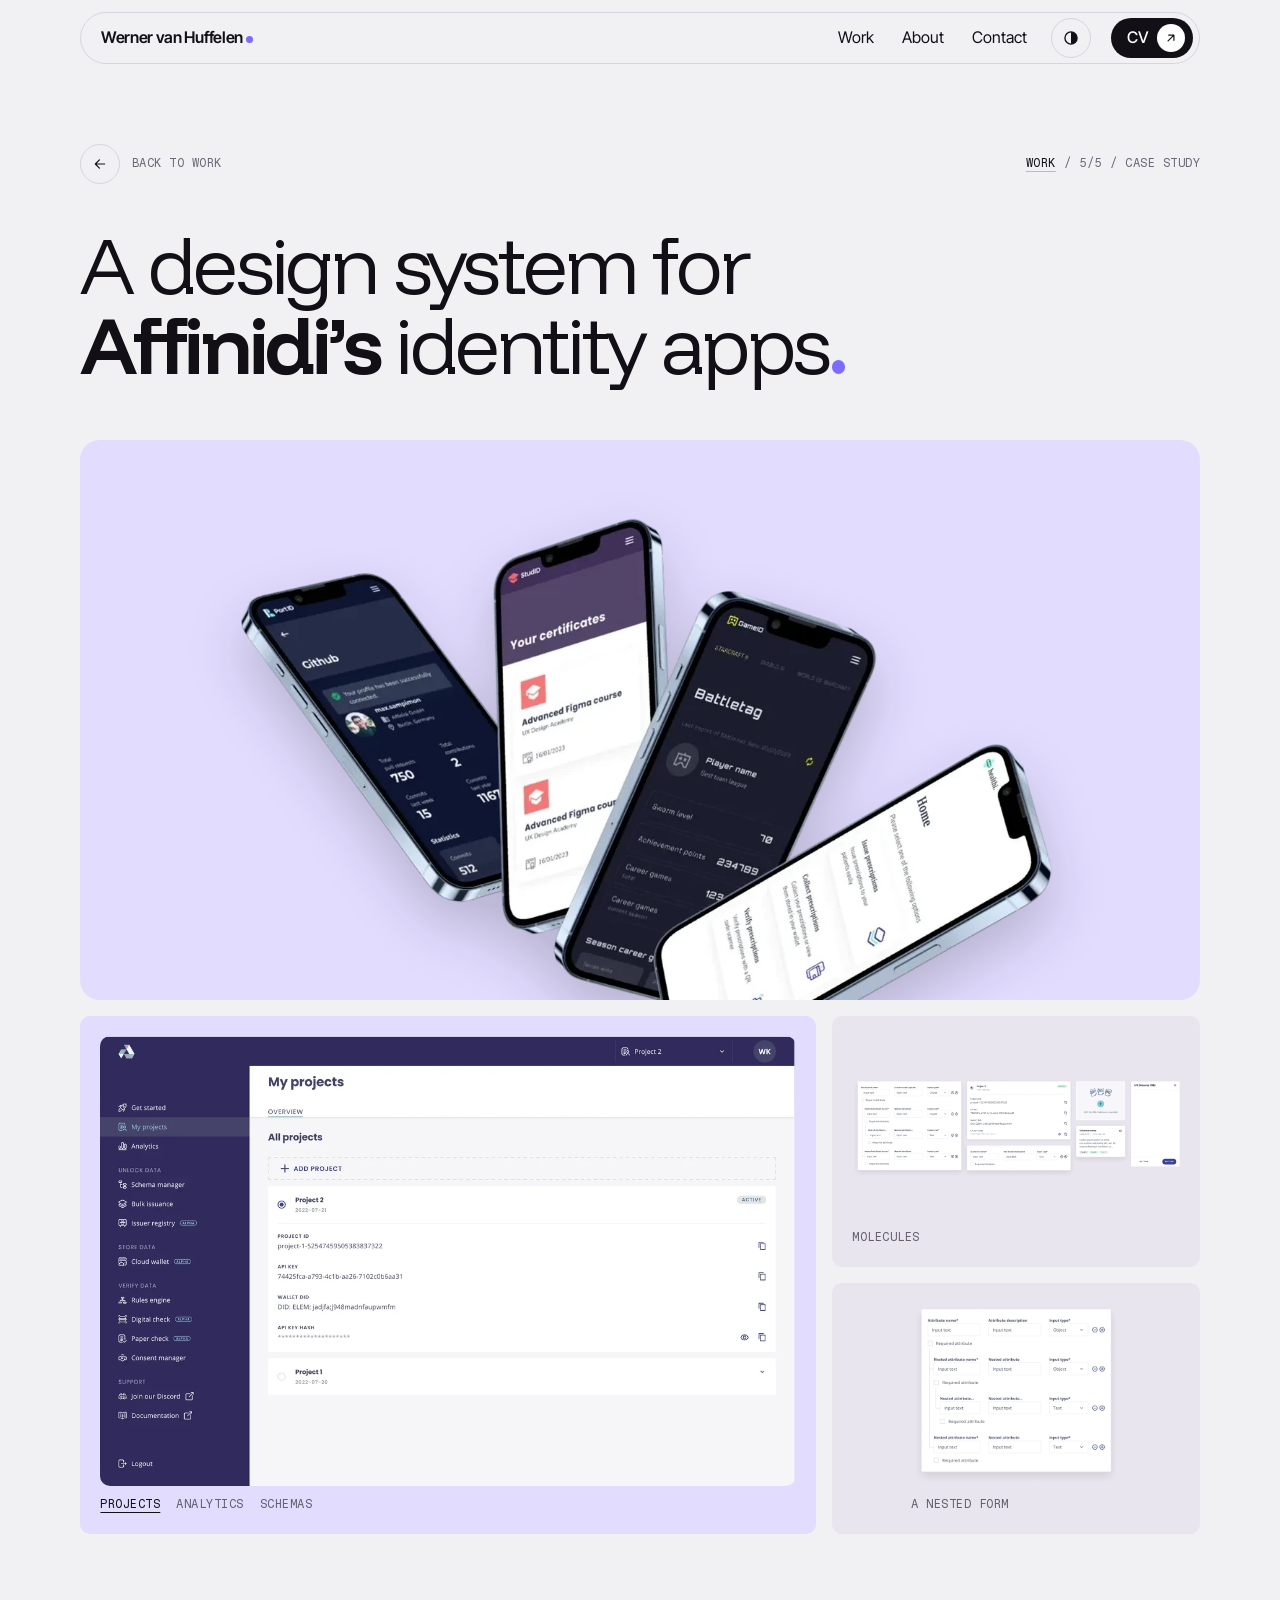
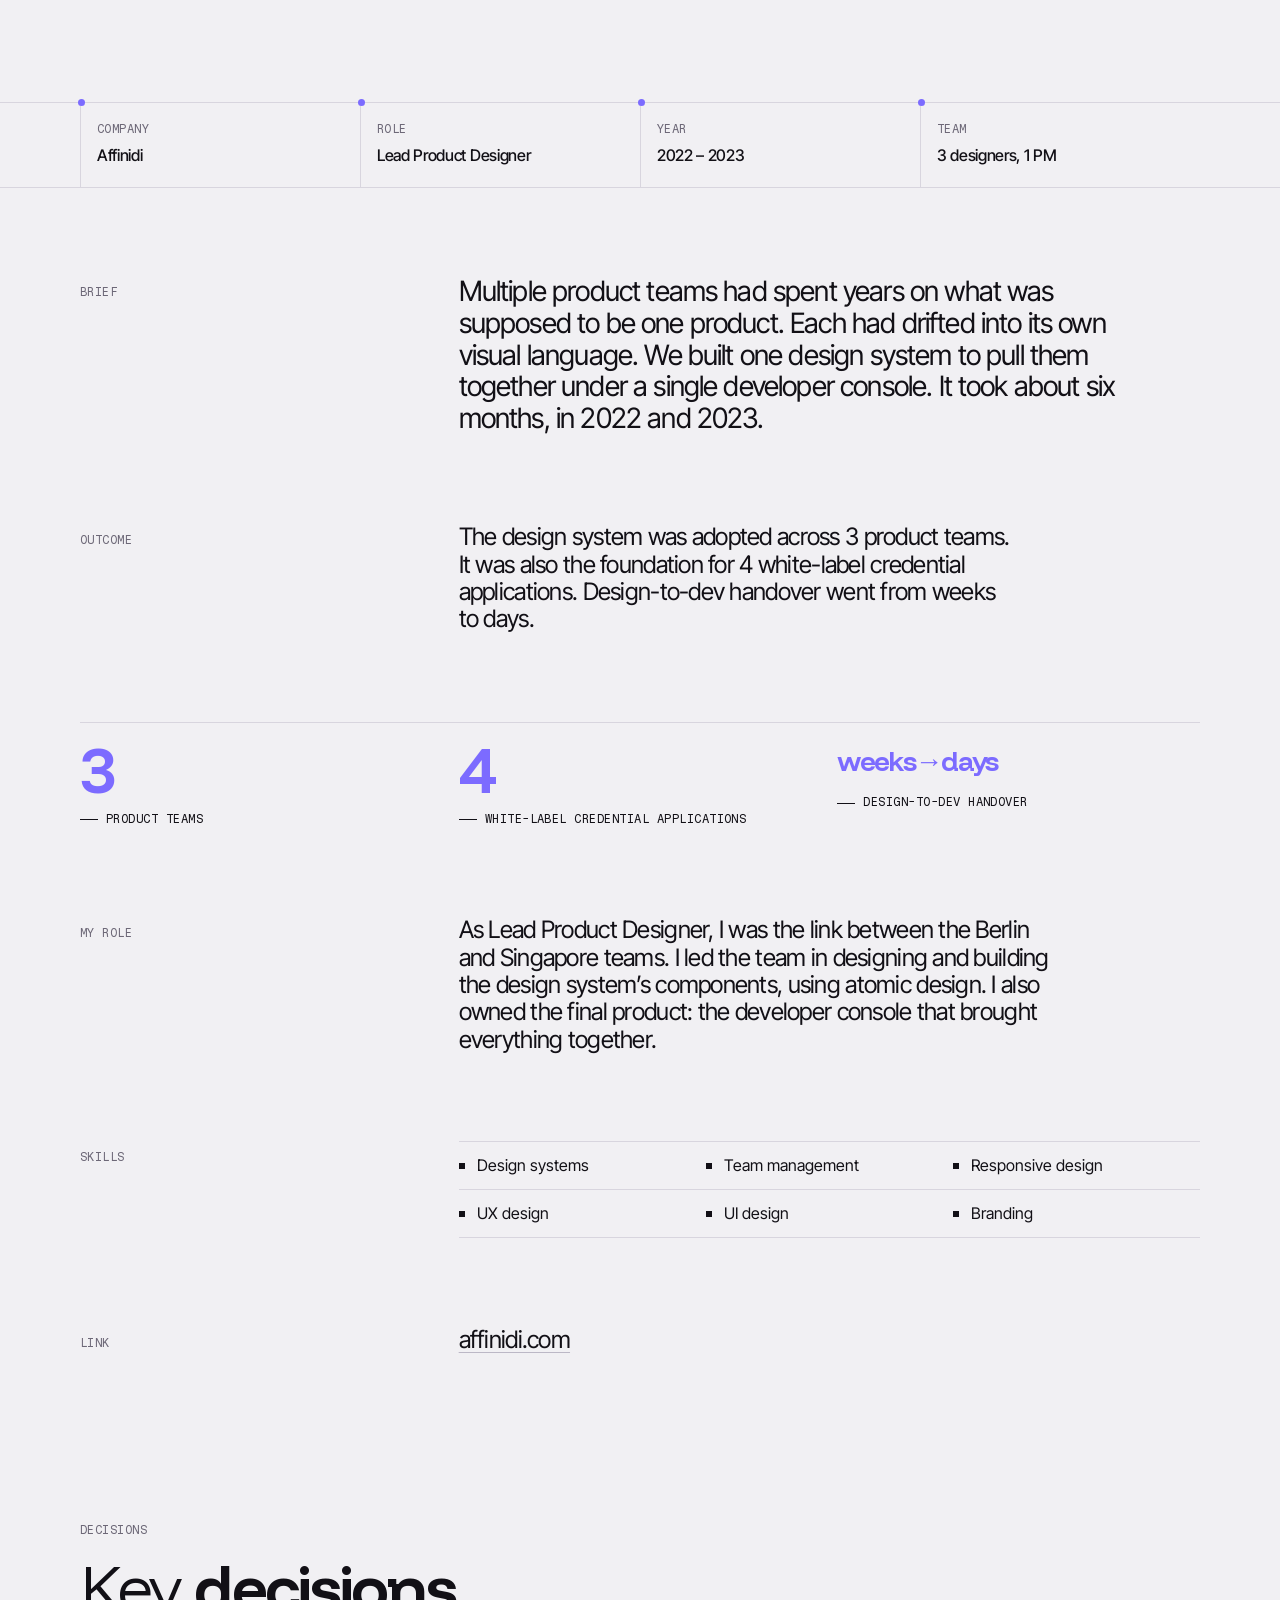
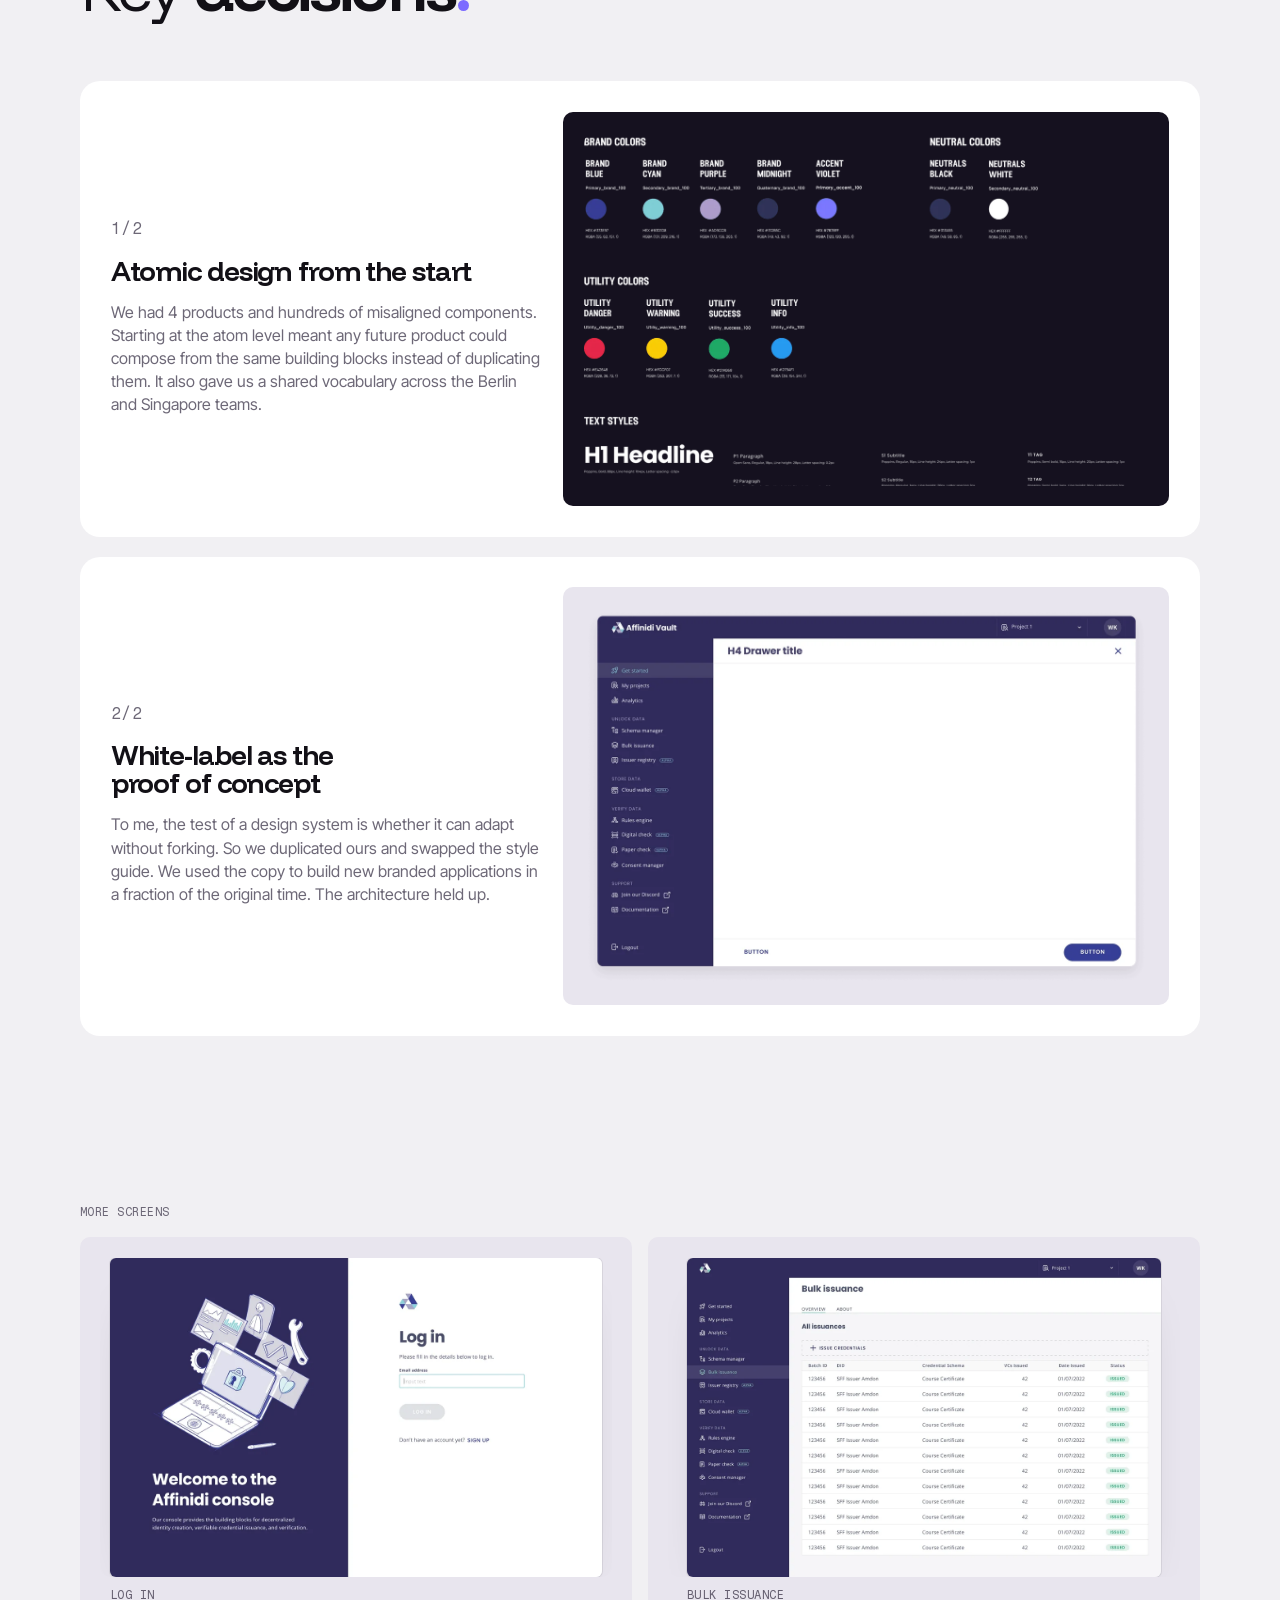
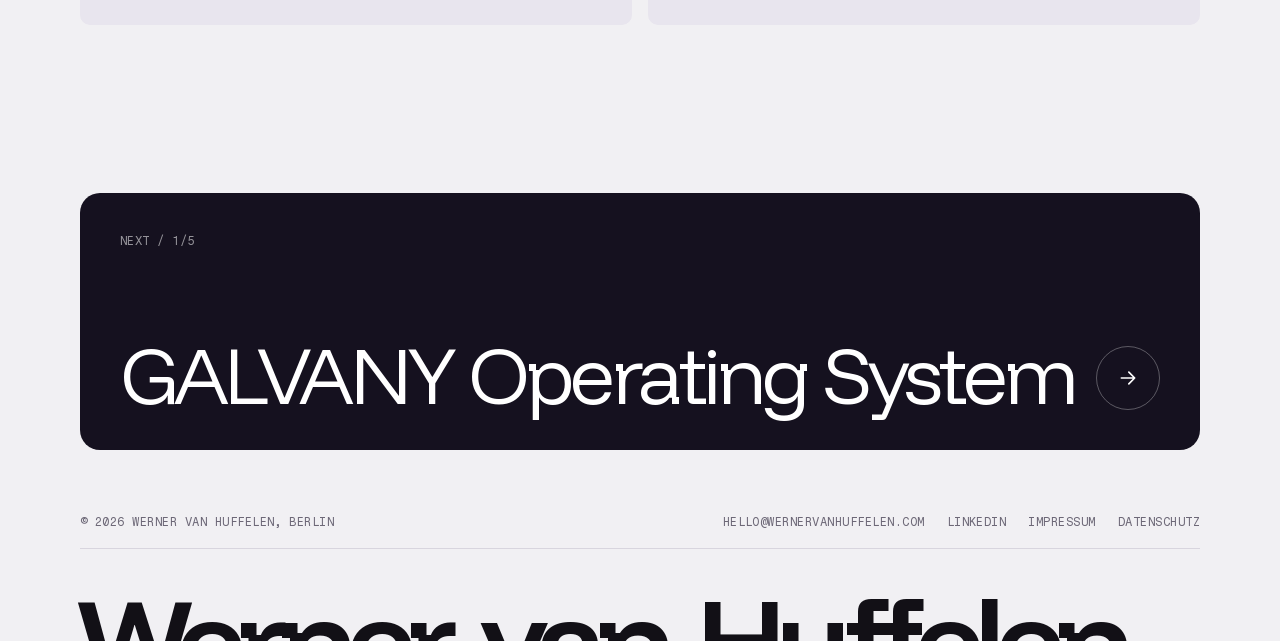
==== affinidi.html @ a4329596 "Type scale, shorter motion, back button and copy updates - One type scale: eight sizes on the 4/8px " ====
<!doctype html>
<html lang="en">
<head>
<meta charset="utf-8">
<meta name="viewport" content="width=device-width, initial-scale=1, viewport-fit=cover">
<title>Affinidi · Werner van Huffelen</title>
<meta name="description" content="A design system for Affinidi’s identity apps.">
<link rel="canonical" href="https://www.wernervanhuffelen.com/affinidi">
<meta property="og:type" content="website"><meta property="og:site_name" content="Werner van Huffelen"><meta property="og:title" content="Affinidi · Werner van Huffelen"><meta property="og:description" content="A design system for Affinidi’s identity apps."><meta property="og:url" content="https://www.wernervanhuffelen.com/affinidi"><meta property="og:image" content="https://www.wernervanhuffelen.com/assets/og/affinidi.jpg"><meta property="og:image:width" content="1200"><meta property="og:image:height" content="630"><meta property="og:image:alt" content="Affinidi: the project’s card, with its title, its skills and a screenshot"><meta name="twitter:card" content="summary_large_image">
<meta name="theme-color" content="#f1f0f3" media="(prefers-color-scheme: light)">
<meta name="theme-color" content="#100e14" media="(prefers-color-scheme: dark)">
<link rel="icon" href="data:image/svg+xml,%3Csvg xmlns='http://www.w3.org/2000/svg' viewBox='0 0 32 32'%3E%3Ccircle cx='16' cy='16' r='13' fill='%237C6BFF'/%3E%3C/svg%3E">
<link rel="preload" href="assets/fonts/funnel-display-latin.woff2" as="font" type="font/woff2" crossorigin>   <!-- the headlines' font, from the site (css/contrast.css; 2026-11-16, was Google Fonts) -->
<link rel="preconnect" href="https://fonts.googleapis.com"><link rel="preconnect" href="https://fonts.gstatic.com" crossorigin>
<link rel="stylesheet" href="https://fonts.googleapis.com/css2?family=Inter+Tight:wght@300..700&display=swap">
<link rel="stylesheet" href="css/contrast.css?v=d120">
<script>(function(r){r.classList.add('js');try{var t=localStorage.getItem('theme');if(t==='dark'||t==='light')r.setAttribute('data-theme',t)}catch(e){}})(document.documentElement)</script>
<script defer src="js/contrast.js?v=d120"></script>
</head>
<body>
<a class="skip" href="#main">Skip to content</a>
<header class="nav">
  <a class="nav-back" href="/#p-affinidi" aria-label="Back to work"><svg viewBox="0 0 24 24" fill="none" stroke="currentColor" stroke-width="2" stroke-linecap="round" stroke-linejoin="round" aria-hidden="true"><path d="M20 12H4M11 5l-7 7 7 7"/></svg></a>
  <a class="brand" href="/">Werner<span class="sur"> van Huffelen</span><i class="stop" aria-hidden="true"></i></a>
  <nav class="links" aria-label="Site"><a href="/#work">Work</a><a href="/#about">About</a><a class="opt" href="/#contact">Contact</a></nav>
  <button class="mode" type="button" aria-label="Dark mode" aria-pressed="false"><svg viewBox="0 0 20 20" aria-hidden="true"><circle cx="10" cy="10" r="6.75" fill="none" stroke="currentColor" stroke-width="1.5"/><path d="M10 3.25a6.75 6.75 0 0 1 0 13.5z" fill="currentColor"/></svg></button>
  <a class="pill" href="cv/Werner-van-Huffelen-CV-web.pdf">CV<span class="arr"><svg viewBox="0 0 24 24" fill="none" stroke="currentColor" stroke-width="2" stroke-linecap="round" stroke-linejoin="round" aria-hidden="true"><path d="M7 17 17 7M8 7h9v9"/></svg></span></a>
</header>
<main id="main">

<section class="chero">
  <div class="ctop" data-in><a class="back" href="/#p-affinidi"><span class="go"><svg viewBox="0 0 24 24" fill="none" stroke="currentColor" stroke-width="2" stroke-linecap="round" stroke-linejoin="round" aria-hidden="true"><path d="M20 12H4M11 5l-7 7 7 7"/></svg></span><span class="mono">Back to work</span></a><p class="crumb mono"><a class="ln" href="/#work">Work</a><span>/</span><span>5/5</span><span>/</span><span>Case study</span></p></div>
  <h1 class="big lead" data-in="rise"><span class="w" style="--i:0"><span>A</span></span> <span class="w" style="--i:1"><span>design</span></span> <span class="w" style="--i:2"><span>system</span></span> <span class="w" style="--i:3"><span>for</span></span> <span class="w b" style="--i:4"><span>Affinidi’s</span></span> <span class="w" style="--i:5"><span>identity</span></span> <span class="w" style="--i:6"><span>apps<span class="sr">.</span><i class="stop" aria-hidden="true"></i></span></span></h1>
  <div class="ccover panel lav" style="--tint:var(--lav)"><figure class="cell"><div class="mat bleed" style="view-transition-name:shot-affinidi;--pos:50% 100%"><div class="frame is-on f-cover"><img src="assets/hero/affinidi.webp" width="1552" height="776" alt="Four iPhones showing Affinidi identity apps" data-full="assets/affinidi.webp" data-bg="var(--lav)" fetchpriority="high" decoding="async"></div></div></figure></div>
  <div class="spread">
    <figure class="shot lav" data-flip><div class="mat" style="--ar:1.546"><div class="frame is-on"><img src="assets/work/live/affinidi/page-projects-1200.webp" srcset="assets/work/live/affinidi/page-projects-1200.webp 1200w, assets/work/live/affinidi/page-projects.webp 1732w" sizes="(min-width: 900px) 64vw, 100vw" width="1732" height="1120" alt="The Affinidi developer console: My projects" data-full="assets/work/live/affinidi/page-projects.webp" loading="lazy" decoding="async"></div><div class="frame"><img src="assets/work/live/affinidi/page-analytics-1200.webp" srcset="assets/work/live/affinidi/page-analytics-1200.webp 1200w, assets/work/live/affinidi/page-analytics.webp 1728w" sizes="(min-width: 900px) 64vw, 100vw" width="1728" height="1120" alt="The Affinidi developer console: Analytics" data-full="assets/work/live/affinidi/page-analytics.webp" loading="lazy" decoding="async"></div><div class="frame"><img src="assets/work/live/affinidi/page-schemas-1200.webp" srcset="assets/work/live/affinidi/page-schemas-1200.webp 1200w, assets/work/live/affinidi/page-schemas.webp 1732w" sizes="(min-width: 900px) 64vw, 100vw" width="1732" height="1132" alt="The Affinidi developer console: Schemas" data-full="assets/work/live/affinidi/page-schemas.webp" loading="lazy" decoding="async"></div></div><figcaption class="cap mono"><button type="button" data-i="0" aria-pressed="true">Projects</button><button type="button" data-i="1" aria-pressed="false">Analytics</button><button type="button" data-i="2" aria-pressed="false">Schemas</button></figcaption></figure>
    <div class="side"><figure class="shot"><div class="mat bare" style="--ar:2.400"><div class="frame is-on"><img src="assets/work/live/affinidi/molecules-1200.webp" srcset="assets/work/live/affinidi/molecules-1200.webp 1200w, assets/work/live/affinidi/molecules.webp 2400w" sizes="(min-width: 900px) 30vw, 50vw" width="2400" height="735" alt="Molecules from the Affinidi design system" data-full="assets/work/live/affinidi/molecules.webp" loading="lazy" decoding="async"></div></div><figcaption class="cap mono"><span>Molecules</span></figcaption></figure><figure class="shot"><div class="mat bare" style="--ar:1.200"><div class="frame is-on"><img src="assets/work/live/affinidi/organism-form-1200.webp" srcset="assets/work/live/affinidi/organism-form-1200.webp 1200w, assets/work/live/affinidi/organism-form.webp 1597w" sizes="(min-width: 900px) 30vw, 50vw" width="1597" height="1394" alt="A nested attribute form" data-full="assets/work/live/affinidi/organism-form.webp" loading="lazy" decoding="async"></div></div><figcaption class="cap mono"><span>A nested form</span></figcaption></figure></div>
  </div>
</section>

<dl class="cells">
  <div><i class="pin" aria-hidden="true"></i><dt class="mono">Company</dt><dd>Affinidi</dd></div><div><i class="pin" aria-hidden="true"></i><dt class="mono">Role</dt><dd>Lead Product Designer</dd></div><div><i class="pin" aria-hidden="true"></i><dt class="mono">Year</dt><dd>2022 – 2023</dd></div><div><i class="pin" aria-hidden="true"></i><dt class="mono">Team</dt><dd>3 designers, 1 PM</dd></div>
</dl>


<section class="told grid brief" style="padding-inline:var(--m)"><h2 class="lab mono">Brief</h2><p data-in>Multiple product teams had spent years on what was supposed to be one product. Each had drifted into its own visual language. We built one design system to pull them together under a single developer console. It took about six months, in 2022 and 2023.</p></section>
<section class="told grid" style="padding-inline:var(--m)"><h2 class="lab mono">Outcome</h2><p data-in>The design system was adopted across 3 product teams. It was also the foundation for 4 white-label credential applications. Design-to-dev handover went from weeks to days.</p></section>
<div class="stats" style="margin-inline:var(--m)"><div class="stat" data-in><b data-count="3">3</b><span class="mono">Product teams</span></div><div class="stat" data-in><b data-count="4">4</b><span class="mono">White-label credential applications</span></div><div class="stat" data-in><b class="sm">weeks→days</b><span class="mono">Design-to-dev handover</span></div></div>
<section class="told grid" style="padding-inline:var(--m)"><h2 class="lab mono">My role</h2><p data-in>As Lead Product Designer, I was the link between the Berlin and Singapore teams. I led the team in designing and building the design system’s components, using atomic design. I also owned the final product: the developer console that brought everything together.</p></section>
<section class="told grid" style="padding-inline:var(--m)"><h2 class="lab mono">Skills</h2><ul class="tags ctags" data-in><li>Design systems</li><li>Team management</li><li>Responsive design</li><li>UX design</li><li>UI design</li><li>Branding</li></ul></section>

<section class="told grid" style="padding-inline:var(--m)"><h2 class="lab mono">Link</h2><p data-in><a class="ln" href="https://www.affinidi.com">affinidi.com</a></p></section>

<section class="sec" aria-label="Decisions">
  <div class="sec-h left"><div class="mono" data-in>Decisions</div><h2 class="big" data-in="rise"><span class="w" style="--i:0"><span>Key</span></span> <span class="w b" style="--i:1"><span>decisions<span class="sr">.</span><i class="stop" aria-hidden="true"></i></span></span></h2></div>
  <div class="decs">
    <article class="dec" data-in>
      <div><p class="mono">1/2</p><h3>Atomic design from the start</h3><p>We had 4 products and hundreds of misaligned components. Starting at the atom level meant any future product could compose from the same building blocks instead of duplicating them. It also gave us a shared vocabulary across the Berlin and Singapore teams.</p></div>
      <figure class="shot night"><div class="mat bare bleed" style=""><div class="frame is-on"><img src="assets/work/live/affinidi/styleguide-1200.webp" srcset="assets/work/live/affinidi/styleguide-1200.webp 1200w, assets/work/live/affinidi/styleguide.webp 1862w" sizes="(min-width: 900px) 52vw, 100vw" width="1862" height="2400" alt="The Affinidi style guide: brand, utility and neutral colours, text styles and icons" data-full="assets/work/live/affinidi/styleguide.webp" loading="lazy" decoding="async"></div></div><figcaption class="cap mono"><span></span></figcaption></figure>
    </article>
    <article class="dec" data-in>
      <div><p class="mono">2/2</p><h3>White-label as the proof of concept</h3><p>To me, the test of a design system is whether it can adapt without forking. So we duplicated ours and swapped the style guide. We used the copy to build new branded applications in a fraction of the original time. The architecture held up.</p></div>
      <figure class="shot"><div class="mat" style="--ar:1.500"><div class="frame is-on"><img src="assets/work/live/affinidi/template-drawer-1200.webp" srcset="assets/work/live/affinidi/template-drawer-1200.webp 1200w, assets/work/live/affinidi/template-drawer.webp 2400w" sizes="(min-width: 900px) 52vw, 100vw" width="2400" height="1600" alt="A page template from the design system: a drawer over the console" data-full="assets/work/live/affinidi/template-drawer.webp" loading="lazy" decoding="async"></div></div><figcaption class="cap mono"><span></span></figcaption></figure>
    </article>
  </div>
</section>

<section class="sec" aria-label="More screens">
  <div class="mono" style="margin-bottom:16px" data-in>More screens</div>
  <div class="gal" data-in>
    <figure class="shot"><div class="mat" style="--ar:1.543"><div class="frame is-on"><img src="assets/work/live/affinidi/page-login-1200.webp" srcset="assets/work/live/affinidi/page-login-1200.webp 1200w, assets/work/live/affinidi/page-login.webp 1728w" sizes="(min-width: 761px) 66vw, 100vw" width="1728" height="1120" alt="The Affinidi developer console: the log in page" data-full="assets/work/live/affinidi/page-login.webp" loading="lazy" decoding="async"></div></div><figcaption class="cap mono"><span>Log in</span></figcaption></figure>
    <figure class="shot"><div class="mat" style="--ar:1.485"><div class="frame is-on"><img src="assets/work/live/affinidi/page-bulk-issuance-1200.webp" srcset="assets/work/live/affinidi/page-bulk-issuance-1200.webp 1200w, assets/work/live/affinidi/page-bulk-issuance.webp 1728w" sizes="(min-width: 761px) 66vw, 100vw" width="1728" height="1164" alt="The Affinidi developer console: bulk issuance" data-full="assets/work/live/affinidi/page-bulk-issuance.webp" loading="lazy" decoding="async"></div></div><figcaption class="cap mono"><span>Bulk issuance</span></figcaption></figure>
  </div>
  
</section>

<a class="nextp" href="/galvany">
  <span class="mono">Next / 1/5</span>
  <span class="row"><span class="big">GALVANY Operating System</span><span class="go"><svg viewBox="0 0 24 24" fill="none" stroke="currentColor" stroke-width="2" stroke-linecap="round" stroke-linejoin="round" aria-hidden="true"><path d="M4 12h16M13 5l7 7-7 7"/></svg></span></span>
</a>

</main>
<footer class="foot">
  <div class="row mono"><span>© 2026 Werner van Huffelen, Berlin</span><span><a href="mailto:hello@wernervanhuffelen.com">hello@wernervanhuffelen.com</a><a href="https://www.linkedin.com/in/werner-van-huffelen-0047a842/">LinkedIn</a><a href="https://www.wernersdesigns.com/impressum">Impressum</a><a href="https://www.wernersdesigns.com/datenschutz">Datenschutz</a></span></div>
  <span class="mark" aria-hidden="true">Werner van Huffelen<i class="stop"></i></span>
</footer>
</body>
</html>
---- css/contrast.css ----
/* ==========================================================================
   Contrast · the second plain edition of Full Stop (concept, 2026-11-14)

   From Werner's references: one tight grotesk in two weights (light against bold), mono capitals for labels,
   big numerals, flat colour grounds behind the images. From loopsii.com: soft grey paper, construction lines,
   a pill nav that shrinks, cards that stack as you scroll, a dark panel with a diagonal headline, wide spacing.
   His own: the copy, the violet, and the full stop, which here also marks every crossing of two lines.
   Headlines in Funnel Display (Google Fonts); text in Saans and labels in Saans Mono since 2026-11-16 (below).
   ========================================================================== */

@font-face{font-family:"Fragment Mono";font-style:normal;font-weight:400;font-display:swap;src:url(../assets/fonts/fragment-mono-latin.woff2) format("woff2")}
/* Funnel Display from the site itself, no longer from Google (2026-11-16, Juno's audit: the Google Fonts stylesheet held
   up the first paint by about .8s on a phone). Google's own variable files, 300 to 800, as the Full Stop site has them;
   the Latin one is preloaded by each page (build.mjs) */
@font-face{font-family:"Funnel Display";font-style:normal;font-weight:300 800;font-display:swap;src:url(../assets/fonts/funnel-display-latin-ext.woff2) format("woff2");unicode-range:U+0100-02BA,U+02BD-02C5,U+02C7-02CC,U+02CE-02D7,U+02DD-02FF,U+0304,U+0308,U+0329,U+1D00-1DBF,U+1E00-1E9F,U+1EF2-1EFF,U+2020,U+20A0-20AB,U+20AD-20C4,U+2113,U+2C60-2C7F,U+A720-A7FF}
@font-face{font-family:"Funnel Display";font-style:normal;font-weight:300 800;font-display:swap;src:url(../assets/fonts/funnel-display-latin.woff2) format("woff2");unicode-range:U+0000-00FF,U+0131,U+0152-0153,U+02BB-02BC,U+02C6,U+02DA,U+02DC,U+0304,U+0308,U+0329,U+2000-206F,U+20AC,U+2122,U+2191,U+2193,U+2212,U+2215,U+FEFF,U+FFFD}

:root{
  --paper:#f1f0f3; --card:#fff; --ink:#121016; --grey:#6d6877; --faint:#bcb8c6; --line:#d8d5de;
  --mat:#e8e5ee; --lav:#e2dcff; --night:#15111f; --stop:#7c6bff;
  --m:16px; --g:12px; --r:20px; --rs:10px; --sec:round(nearest,clamp(96px,13vw,200px),8px);
  --h1:clamp(3.6rem,9.4vw,8.75rem); --h2:round(nearest,clamp(40px,5vw,72px),8px); --h3:var(--fs-card);
  /* the type scale (2026-11-17, Werner, from Juno's brief: "reduce distinct font-size values to 6-8, aligning them to a
     modular scale"): eight roles, each a token, every fluid one rounded to the 4px or 8px grid. At 1440: 12 labels,
     16 controls, 20 text, 24 the hero's sentence, 36 the cards' titles and the timeline's names, 72 the section
     headlines (the About statement among them), 96 the hero, 140 the footer's name; a scale of about 1.15 from 20 */
  --fs-label:12px; --fs-ui:16px; --fs-body:round(nearest,clamp(16px,1.3vw,20px),4px); --fs-lead:round(nearest,clamp(20px,1.25vw + 6px,32px),4px);
  --fs-card:round(down,calc((100vw - 2 * var(--m) - 2 * clamp(20px,2.4vw,36px)) * .10),4px);
  --sans:"Inter Tight","Helvetica Neue",Arial,sans-serif; --display:"Funnel Display","Helvetica Neue",Arial,sans-serif; --mono:"Fragment Mono",ui-monospace,Menlo,monospace;
  --out:cubic-bezier(.16,1,.3,1); --back:cubic-bezier(.34,1.56,.64,1);
  --on-ink:#fff; --sh:18,16,22; color-scheme:light;                         /* --on-ink: what stands on ink (a pill's label); --sh: shadows, as r,g,b */
  --acc:124,107,255; --on-stop:#fff;                                        /* --acc: the accent (--stop) as r,g,b, for its glows, lines and lit squares; --on-stop: what stands on it */
}
/* dark (2026-11-15, Werner: "create a dark mode version"): the same page at night. It follows the system's setting until
   the button in the nav picks one, which the page then keeps (js/contrast.js; the script in the head sets it before the
   first paint). The paper, ink and lines turn over; the violet stays, and its light purple grounds (--lav) turn a deep
   violet. (Later that day the dark page's accent was Volt lime, #b6ff1f, with dark olive grounds, at Werner's request;
   he undid it the same day: "undo the lime yellow accent color on the black". --acc and --on-stop, which carried it,
   stay as the accent's tokens) */
:root[data-theme="dark"]{
  --paper:#100e14; --card:#1a1820; --ink:#f1f0f3; --grey:#9c97a8; --faint:#4a4655; --line:#2d2a35;
  --mat:#221f2a; --lav:#231c40; --night:#09080c; --on-ink:#121016; --sh:0,0,0; color-scheme:dark;
}
@media (prefers-color-scheme:dark){
  :root:not([data-theme="light"]){
    --paper:#100e14; --card:#1a1820; --ink:#f1f0f3; --grey:#9c97a8; --faint:#4a4655; --line:#2d2a35;
    --mat:#221f2a; --lav:#231c40; --night:#09080c; --on-ink:#121016; --sh:0,0,0; color-scheme:dark;
  }
}
@media (min-width:761px){ :root{ --m:20px; --g:16px; } }
@media (min-width:600px){ :root{ --fs-card:round(down,calc((100vw - 2 * var(--m) - 2 * clamp(20px,2.4vw,36px)) * .059),4px); } }
@media (min-width:900px){ :root{ --fs-card:round(down,calc(((100vw - 2 * var(--m)) * 5 / 12 - 2 * clamp(20px,2.4vw,36px)) * .078),4px); } }   /* the cards' text: 5 of 12 columns, less its padding */
/* 2026-11-15 (Werner: "increase the padding on the desktop version to 80px left and right"): the page margin grows from
   20px at 900px wide to 80px at 1200px and stays there, so a laptop narrower than that is not squeezed */
@media (min-width:900px){ :root{ --m:clamp(20px,calc(20px + (100vw - 900px) * .2),80px); } }

*,*::before,*::after{box-sizing:border-box}
html{-webkit-text-size-adjust:100%;text-size-adjust:100%;scroll-padding-top:88px}
body{margin:0;background:var(--paper);color:var(--ink);font:400 1rem/1.45 var(--sans);-webkit-font-smoothing:antialiased;-moz-osx-font-smoothing:grayscale;text-rendering:optimizeLegibility;overflow-x:clip}
h1,h2,h3,p,figure,dl,dd,ul,ol{margin:0;padding:0} h1,h2,h3{font-size:inherit;font-weight:inherit}
ul,ol{list-style:none} img{display:block;max-width:100%} a{color:inherit;text-decoration:none}
button{font:inherit;color:inherit;background:none;border:0;padding:0;cursor:pointer}
:focus-visible{outline:2px solid var(--stop);outline-offset:3px}
::selection{background:var(--stop);color:var(--on-stop)}
.sr{position:absolute;width:1px;height:1px;overflow:hidden;clip-path:inset(50%);white-space:nowrap}
.skip{position:fixed;left:var(--m);top:-100px;z-index:50;display:flex;align-items:center;min-height:44px;padding:0 16px;background:var(--ink);color:var(--on-ink);border-radius:8px}
.skip:focus{top:8px}   /* fixed (2026-11-16, Juno's audit: "not reachable with Tab"): it shows at the top of the screen however far the page is scrolled, 44px tall like a finger's tap */
.mono{font:400 var(--fs-label)/1.45 var(--mono);letter-spacing:.04em;text-transform:uppercase;color:var(--grey)}
.grid{display:grid;grid-template-columns:repeat(12,minmax(0,1fr));column-gap:var(--g)}

/* the full stop; a pin is the same dot where two construction lines cross */
.stop{display:inline-block;width:.17em;height:.17em;margin-left:.04em;border-radius:50%;background:var(--stop)}
.pin{position:absolute;z-index:2;width:7px;height:7px;margin:-3.5px;border-radius:50%;background:var(--stop)}

/* type: light against bold */
.big{font-weight:300;letter-spacing:-.045em;line-height:.94;text-wrap:balance}
.big,.say,.mark,.svc .k,.xp .k,.dec h3,.stat b{font-family:var(--display)}                               /* the headlines' font: Funnel Display since 2026-11-15 (Werner: "make it the default"; then the Skills titles were
   still Inter): every headline, the Skills titles, Experience's company names, the case pages' decisions and big numbers.
   The text stays Inter Tight */
.big .b,.big b{font-weight:640}
.w{display:inline-block;vertical-align:top}   /* a word: its own box (the fits measure lines by it), no longer a mask. It clipped (overflow:hidden) for the word-by-word rise, and cut off what reaches past a word: the last letter under the tight tracking, a deep descender (2026-11-16, Werner: "on certain headers some letters are cut off ... like the s and y"); the rise is gone, so is the clip */
.w>span{display:inline-block}

/* buttons: a pill and its arrow */
.pill{display:inline-flex;align-items:center;gap:8px;height:44px;padding:0 8px 0 16px;border-radius:999px;background:var(--ink);color:var(--on-ink);font-weight:500;font-size:var(--fs-ui);transition:background .2s var(--out),color .2s var(--out)}
.pill .arr{display:grid;place-items:center;width:28px;height:28px;border-radius:50%;background:var(--on-ink);color:var(--ink);transition:transform .2s var(--out)}
.pill svg,.go svg{width:14px;height:14px}
.pill:hover{background:var(--stop);color:var(--on-stop)} .pill:hover .arr{transform:rotate(45deg)}
.go{display:grid;place-items:center;width:44px;height:44px;border-radius:50%;border:1px solid var(--line);transition:background .2s var(--out),color .2s var(--out),border-color .2s var(--out)}
.ln{text-decoration:underline;text-decoration-thickness:1px;text-underline-offset:4px;text-decoration-color:var(--faint)}
.ln:hover{text-decoration-color:currentColor}

/* ── nav: a pill that shrinks once you scroll ───────────────────────────── */
.nav{position:sticky;top:12px;z-index:30;display:flex;align-items:center;gap:20px;height:52px;width:calc(100% - 2 * var(--m));max-width:min(2400px,calc(100% - 2 * var(--m)));margin:12px auto 0;padding:0 6px 0 20px;border:1px solid var(--line);border-radius:999px;background:var(--paper);transition:max-width .35s var(--out),box-shadow .35s}
.nav.is-small{max-width:560px;box-shadow:0 8px 30px -18px rgba(var(--sh),.35)}
.brand{font-weight:600;letter-spacing:-.02em;white-space:nowrap}
.brand .stop{width:.44em;height:.44em;margin-left:.2em}
/* the surname fades out before it goes, and back in when it returns (2026-11-16, motion audit: it dropped out in one
   frame while the pill took .7s to shrink; now one motion, the pill .35s). display waits for the fade (allow-discrete);
   .grown (js) marks a nav that has been small, so the surname fades in on the way back but not on the page's load */
.brand .sur{transition:opacity .15s ease-out,display .15s allow-discrete}
.nav.is-small .sur{display:none;opacity:0}
@starting-style{ .nav.grown .brand .sur{opacity:0} }
.nav .links{display:flex;gap:4px;margin-left:auto}
.nav .links a{padding:8px 12px;border-radius:999px;font-size:var(--fs-ui);transition:background .2s}
.nav .links a:hover{background:var(--mat)}
.nav .pill{height:40px;font-size:var(--fs-ui)}
/* the light and dark button (2026-11-15): a circle half filled, the page's dot turned into a switch */
.mode{display:grid;place-items:center;flex:none;width:40px;height:40px;border-radius:50%;border:1px solid var(--line);transition:background .2s var(--out),border-color .2s var(--out),color .2s var(--out)}
.mode svg{width:18px;height:18px;transition:transform .2s var(--out)}
.mode:hover{background:var(--mat)}
.mode[aria-pressed="true"] svg{transform:rotate(180deg)}
.nav .mode{margin-left:-8px}                                                 /* closer to the links than the nav's gap: it belongs with them */
@media (max-width:760px){ .nav .links a.opt,.brand .sur{display:none} .nav{padding-left:16px;gap:12px} .nav .links a{padding-inline:9px} .nav .mode{margin-left:-4px} }
/* the narrower phones (360px, many Androids; 320px, the small iPhones): with the light and dark button the CV pill ran
   past the screen's edge, 42px at 320 (2026-11-15). Below 375px About goes from the nav (it is one scroll down) and the
   gaps close a little */
@media (max-width:374px){ .nav .links a[href$="#about"]{display:none} .nav{gap:8px} .nav .mode{margin-left:0} }
@media (min-width:375px) and (max-width:399px){ .nav{gap:10px} .nav .links a{padding-inline:6px} }   /* to 399px since the links are 16px (2026-11-17, the type scale): at 390 the CV pill touched the nav's edge */
/* a finger's tap (2026-11-16, Juno's audit: the light and dark button and the CV pill were 40px): on a phone, and on
   any touch screen, the nav's buttons and links are 44px tall in a nav of 56px. On a phone the button sits the 4px it
   grew closer to the links, so the nav still fits at 320 and 375 */
@media (max-width:760px), (pointer:coarse){ .nav{height:56px} .nav .pill,.nav .mode{height:44px} .nav .mode{width:44px} .nav .nav-back{width:56px;height:56px} .nav .links a{display:inline-flex;align-items:center;min-height:44px} }
@media (max-width:760px){ .nav .mode{margin-left:-8px} }
@media (max-width:374px){ .nav .mode{margin-left:-4px} }   /* 375 to 389px (2026-11-16, Werner: "fix the nav overflow at 375px"): Work and About still fit, a little closer together; the nav ran 10px wider than its pill in Saans (4px in Inter Tight) */
/* the switch itself (js/contrast.js): the hero's wave. The new colours arrive square by square on the hero's grid,
   from the button outwards, and a band of lit squares runs with the front and fades behind it (.tw, a canvas over the
   page that the transition shows live). Nothing else moves on its own during it (the covers' names belong to the
   page changes) */
html.theming :not(.tw){view-transition-name:none !important}
html.theming::view-transition-old(root),html.theming::view-transition-new(root){animation:none;mix-blend-mode:normal}
.tw{position:fixed;left:0;top:0;z-index:100;pointer-events:none;view-transition-name:theme-wave}
::view-transition-group(theme-wave),::view-transition-new(theme-wave){animation:none}

/* ── hero ───────────────────────────────────────────────────────────────── */
.hero{padding:clamp(40px,6.4vw,96px) var(--m) 0}
.hero-top{row-gap:20px;align-items:end}
.hero-top>*{grid-column:1 / -1}
.hero h1{font-size:var(--h1);line-height:.88;letter-spacing:-.055em}
.lede{font-size:var(--fs-body);line-height:1.28;letter-spacing:-.015em;max-width:21em;text-wrap:pretty}
@media (min-width:900px){
  .hero-top>h1{grid-column:1 / span 8}
  .hero-top>.lede{grid-column:9 / span 4;padding-bottom:.7em}
}
/* the stage: two rules, two verticals, a dot at each crossing, six projects between them */
.stage{position:relative;--in:clamp(0px,6.2vw,96px);margin:clamp(44px,5.4vw,84px) calc(-1 * var(--m)) 0;padding:0 var(--in);border-block:1px solid var(--line)}
.stage::before,.stage::after{content:"";position:absolute;top:-36px;bottom:-36px;width:1px;background:var(--line)}
.stage::before{left:var(--in)} .stage::after{right:var(--in)}
.stage .pin:nth-of-type(1){left:var(--in);top:0} .stage .pin:nth-of-type(2){right:var(--in);top:0;margin-right:-3.5px}
.stage .pin:nth-of-type(3){left:var(--in);bottom:0;margin-bottom:-3.5px} .stage .pin:nth-of-type(4){right:var(--in);bottom:0;margin:0 -3.5px -3.5px 0}
.stage .note{position:absolute;top:-24px} .stage .note.l{left:calc(var(--in) + 12px)} .stage .note.r{right:calc(var(--in) + 12px)}
.mosaic{display:grid;grid-template-columns:repeat(3,1fr)}
.tile{position:relative;display:block;aspect-ratio:4 / 5;overflow:hidden;background:var(--mat)}
.tile.night{background:var(--night)}
.tile img{width:100%;height:100%;object-fit:cover;object-position:var(--pos,50% 50%);transition:transform .4s var(--out)}
.tile.fit img{object-fit:contain;padding:14% 12% 0;object-position:50% 0}
.tile:hover img{transform:scale(1.06)}
.tile .tag{position:absolute;left:8px;bottom:8px;padding:4px 8px;border-radius:999px;background:var(--paper);color:var(--ink);transform:translateY(140%);transition:transform .2s var(--out)}
.tile:hover .tag,.tile:focus-visible .tag{transform:none}
@media (hover:none){ .tile .tag{transform:none} }
@media (max-width:760px){ .tile .nm{display:none} }      /* on a phone the number is enough */
@media (min-width:761px){ .mosaic{grid-template-columns:repeat(6,1fr)} }

/* ── section headings ───────────────────────────────────────────────────── */
.sec{padding:var(--sec) var(--m) 0}
.sec-h{display:grid;justify-items:center;gap:18px;text-align:center;margin-bottom:clamp(40px,5vw,80px)}
.sec-h .big{font-size:var(--h2)}
/* 2026-11-15 (Werner): on the homepage, Selected work and Experience start at the left edge, like the rest of the page */
.sec-h.left{justify-items:start;text-align:left}

/* ── work: six cards that stack as you scroll ───────────────────────────── */
/* the stack: a card sticks under the nav, each a step lower than the one before, and the next one slides over it
   (js steps a covered card back a little: --c). 2026-11-14 (Werner): at every width, not only on a wide screen. A
   card taller than the window (a phone) sticks later, once its foot has come into view: --h is its height, set by
   js; without it the first value always wins */
/* the gap between two cards is a pause (2026-11-16, Werner, from a friend and Bakken & Bæck: the cards overlap quite
   fast, "add a bit of delay on the overlapping card so it feels less busy"). With a 20px gap the next card began to
   cover a card the moment it stuck; now a card stays whole for about a third of the window's height of scrolling
   before the next one slides over it (120px at least, 360px at most) */
.stack{display:grid;gap:clamp(120px,30vh,360px);gap:clamp(120px,30svh,360px);--top:76px;--step:8px}
.card{position:sticky;top:min(calc(var(--top) + var(--i) * var(--step)),calc(100svh - var(--h,0px) - 12px));display:grid;background:var(--card);border-radius:var(--r);overflow:hidden;transform-origin:50% 0;transform:scale(calc(1 - var(--c,0) * .045));will-change:transform}
.card .txt{display:flex;flex-direction:column;gap:22px;padding:clamp(20px,2.4vw,36px)}
.card .top{display:flex;justify-content:space-between;gap:16px}
.card .top .n{color:var(--ink)}
.card h3{font-size:var(--h3);font-weight:640;letter-spacing:-.04em;line-height:1}
/* 2026-11-15 (Werner): a card's name and line are now its case page's headline (bold part, light part, the violet
   full stop), at the size the name had */
.card .txt{container-type:inline-size}
.card h3.big{font-weight:300;letter-spacing:-.04em;line-height:1.04;max-width:none;text-wrap:wrap;font-size:var(--fs-card)}
/* (2026-11-16, Werner: "make sure the titles on the project cards are the same size on all breakpoints, make sure they
   fill the fullwidth of the card") one size for all five cards, a share of the card's text width (cqi: .txt is the
   container), so they match each other at every width and wrap across the whole of it: 7.8% beside the picture (36px
   at 1440, 52 at 1920, 72 at 2560), 10% on a phone, 5.9% on a tablet, where the card is stacked and its text wide. With
   the size a share of the width, the line breaks are the same at every width of a layout; these shares are where all
   five titles' longest lines reach 84 to 97% of the width (simulated over 5 to 13%), with room for a browser's own
   rounding before a word drops to the next line.
   Until then each title was fitted to its own lines by js/contrast.js, so the five came out at five sizes */
/* before: clamp(1.75rem,2.8vw,4rem), which kept growing past 1440px wide, to 64px (2026-11-16, Werner: "the title on the project cards should be larger on the larger breakpoints"); it stopped at 40px. Then the whole width of the card's text (js/contrast.js fits the size so its lines fill it; it was held to 16em) */
.card h3 a::after{content:"";position:absolute;inset:0;z-index:1}
.card .line{font-size:var(--fs-body);line-height:1.3;letter-spacing:-.015em;color:var(--grey);max-width:24em;text-wrap:pretty}
.card .hd{margin-top:auto}                                               /* 2026-11-14 (Werner): name and line sit right above the list, not under the counter */
.tags li{display:flex;align-items:center;gap:12px;padding-block:12px;border-top:1px solid var(--line);font-size:var(--fs-ui)}
.tags li::before{content:"";width:6px;height:6px;background:var(--ink)}
/* a card's tags: the skills the case used, from the CV's list and the Skills section's. Down one list; where the card's text
   column is wide enough (on a phone and in the 900 to 1099px band, where it is not, it stays one list), in two columns of three */
.card .tags{display:grid;gap:0 clamp(16px,2vw,28px)}
@media (max-width:519px){ .card .tags li:nth-child(n+4){display:none} }   /* 2026-11-15 (Werner: the cards too big on a phone): there, a card shows its first three tags; the case page has them all */
@media (min-width:520px) and (max-width:899px),(min-width:1100px){ .card .tags:not(.few){grid-template-columns:minmax(0,1fr) minmax(0,1fr);grid-template-rows:repeat(3,auto);grid-auto-flow:column;column-gap:0} .card .tags:not(.few) li:nth-child(n+4){padding-left:clamp(16px,2vw,28px)} }   /* 2026-11-15 (Werner): the rules run on across the two columns; the space between them is now the second column's own */
.card .foot-row{display:flex;align-items:center;justify-content:space-between}
.card:hover .go{background:var(--stop);border-color:var(--stop);color:var(--on-stop)}
.panel{position:relative;display:flex;flex-direction:column;min-height:300px;padding:clamp(16px,2vw,28px);background:var(--tint,var(--mat))}
.panel.night{background:var(--night);color:#fff}
/* a card's screenshot (build.mjs, cardShot; 2026-11-16, Werner: "keep one screenshot per project, make sure you see the
   entire screen, on hover it should grow from top left so you zoom in", and before that "crisp on any screensize").
   The whole screen in the middle of the panel. On hover it grows by --zs from its own top left corner, running off
   the panel. --w, --h: the file's own pixels; it is never drawn larger than it is sharp, zoomed included: at rest at
   most its pixels over --zs (halved again on a high-density screen), so at --zs it is at most one pixel of the file per
   pixel of the screen. A cut-out (.bare, Bandcamp's two panels) has no frame or shadow of its own */
.cshot{position:absolute;inset:0;overflow:hidden;--pad:clamp(20px,4vw,56px);--zs:1.35;--cap:calc(var(--w) * 1px / 2 / var(--zs));--caph:calc(var(--h) * 1px / 2 / var(--zs))}
@media (max-resolution:1.4dppx){ .cshot{--cap:calc(var(--w) * 1px / var(--zs));--caph:calc(var(--h) * 1px / var(--zs))} }
/* a large screen zooms a screenshot less (2026-11-16, Werner: "on large screens the galvany and climatepartner project card
   hero images zoom in too much"): the picture is already large there, so a third more ran far off the card. The
   screens (not the cut-outs, which grow from their middle) grow by a fifth from 1600px wide, by an eighth from 2200px.
   The caps follow --zs, so a picture is as sharp zoomed as before */
@media (min-width:1600px){ .cshot:not(.bare){--zs:1.2} }
@media (min-width:2200px){ .cshot:not(.bare){--zs:1.12} }
.cshot img{position:absolute;left:50%;top:50%;translate:-50% -50%;width:auto;height:auto;max-width:min(calc(100% - 2 * var(--pad)),var(--cap));max-height:min(calc(100% - 2 * var(--pad)),var(--caph));border-radius:10px;box-shadow:0 0 0 1px rgba(var(--sh),.08),0 30px 60px -30px rgba(var(--sh),.4);transform-origin:0 50%}
.cshot.bare img{border-radius:0;box-shadow:none;transform-origin:50% 50%}   /* Bandcamp's two panels grow from their middle; a screen grows from its left edge, staying centred (Werner, 2026-11-16) */
@media (max-width:899px){ .cshot img{transform-origin:50% 50%} }   /* where the picture sits above the text, every picture grows from its middle (2026-11-16, Werner: "on breakpoints where the image on the project cards sits above the text, ... grow from the center instead of top left") */
/* the Bandcamp card's reel (2026-11-16, Werner: "add this product reel on the bandcamp player project card instead of
   the image"): the video lies on its still, in the same box (the still's sizing, in the .cshot's own units), and shows
   once it plays; it comes in and zooms with the still, from the same point (js/contrast.js loads and plays it) */
.cshot.reel{container-type:size}
.cshot video{position:absolute;left:50%;top:50%;translate:-50% -50%;z-index:3;width:min(calc(100cqw - 2 * var(--pad)),var(--cap),calc((100cqh - 2 * var(--pad)) * var(--w) / var(--h)));height:auto;aspect-ratio:var(--w) / var(--h);border-radius:10px;object-fit:cover;pointer-events:none;opacity:0;transform-origin:0 50%;transition:opacity .4s var(--out),transform .4s var(--out)}
.cshot video.is-on{opacity:1}
@media (max-width:899px){ .cshot video{transform-origin:50% 50%} }
/* and the reel fills its panel, edge to edge on black (2026-11-16, Werner: "when you zoom in to the player it becomes full
   screen"): where the reel zooms in, the player is the card's whole picture. It covers the panel from its middle, so its
   wide shots of the Bandcamp page (the loop's first and last seconds) lose their sides; on hover it grows a little, as
   it already fills the panel */
.cshot.fill{background:#000;--zs:1.06}
/* a reel on its own backdrop (2026-11-16, Werner: the GALVANY reel, "remove the background so it only sits on the card"):
   the panel takes the backdrop's colour (--sit, build.mjs), so the backdrop's edges vanish and the app's window sits on
   the card; no shadow of its own, as the window has one. Where the reel zooms in, the screen keeps its rounded corners */
.cshot.sit{background:var(--sit)}
.cshot.sit img,.cshot.sit video{box-shadow:none}
.cshot.fill img,.cshot.fill video{inset:0;margin:0;translate:none;width:100%;height:100%;max-width:none;max-height:none;aspect-ratio:auto;object-fit:cover;border-radius:0;box-shadow:none;transform-origin:50% 50%}
/* only the picture takes the pointer, above the card's link layer (h3 a::after) */
.cshot{pointer-events:none} .cshot img{z-index:2;pointer-events:auto}
@media (prefers-reduced-motion:no-preference){
  .js .cshot img{transition:opacity .4s var(--out),transform .4s var(--out)}
  .js .cshot:not(.in) img{opacity:0;transform:translateY(24px)} .js .cshot:not(.in) video{transform:translateY(24px)}
  @media (hover:hover) and (pointer:fine){ .cshot.in img:hover,.cshot.in img:hover + video{transform:scale(var(--zs))} }
}
/* 2026-11-14: a card's picture sits on its flat ground. It had the page's grid behind it for a while (Werner, then: "add
   the grid behind the images on the case study cards"), and he took it out again. The tints (.lav, .mat, .night) stay */
.panel .cell{flex:1;display:flex;flex-direction:column;min-height:0}
.panel .mat{flex:1;min-height:220px}
/* 2026-11-15 (Werner): where the card's two halves stack (below 900px) the picture comes first, above the text. Only the
   look changes: the text stays first in the page's order, so a screen reader reads the name before the picture */
@media (max-width:899px){ .card .panel{order:-1} }
@media (min-width:900px){
  .stack{--top:84px;--step:14px}
  .card{grid-template-columns:5fr 7fr;min-height:80vh;min-height:80svh}   /* 80% of the window's height (2026-11-16, Werner: "set the project cards to 80% vh"); it was at most 640px */
}

/* the laptop screens that turn to face you on a card (js/contrast.js, 2026-11-15): each a picture of the screen, laid
   on the laptop's screen and turned to the front on hover; the laptop fades back as it turns (--k: 0 to 1) */
.turn{position:absolute;inset:0;z-index:2;pointer-events:none}
.turn img{position:absolute;left:0;top:0;max-width:none;max-height:none;transform-origin:0 0;opacity:0;border-radius:16px;backface-visibility:hidden;
  box-shadow:0 50px 90px -40px rgba(var(--sh),calc(var(--k,0) * .55))}
.js .mat[data-screens] .frame.f-cover.in img:not(.is-loading){opacity:calc(1 - var(--k,0) * .82)}

/* the lightbox (js/contrast.js, 2026-11-15): a case page's pictures open large on a dark layer */
.mat.zoom{cursor:zoom-in}
/* the enlarge button over each picture (js, 2026-11-17: a real button, where the frame was a div acting as one). Its
   focus ring is drawn on the frame, outside the picture as before; without :has, inside the picture */
.enlarge{position:absolute;inset:0;z-index:4;width:100%;height:100%;padding:0;border:0;background:transparent;cursor:zoom-in}
.enlarge:focus-visible{outline:2px solid var(--stop);outline-offset:-4px}
@supports selector(:has(a)){ .enlarge:focus-visible{outline:none} .mat.zoom:has(.enlarge:focus-visible){outline:2px solid var(--stop);outline-offset:3px} }
html.lb-open{overflow:hidden}
.lb{position:fixed;inset:0;width:100%;max-width:none;height:100%;max-height:none;margin:0;padding:clamp(56px,6vw,80px) clamp(16px,6vw,96px) clamp(20px,3vw,40px);border:0;background:#121016;color:#fff;overflow:hidden}   /* solid: the page behind showed through as clutter */
.lb[open]{display:grid;place-items:center}
.lb::backdrop{background:transparent}
.lb figure{display:grid;justify-items:center;gap:16px;max-width:100%;max-height:100%;min-height:0}
.lb img{display:block;max-width:100%;max-height:calc(100dvh - clamp(56px,6vw,80px) - clamp(20px,3vw,40px) - 40px);width:auto;height:auto;border-radius:8px;cursor:zoom-out}
.lb img.pad{padding:clamp(16px,3vw,48px);border-radius:var(--r)}
.lb figcaption{color:rgba(255,255,255,.62);white-space:pre;text-align:center}
.lb button{position:absolute;display:grid;place-items:center;width:44px;height:44px;border-radius:50%;border:1px solid rgba(255,255,255,.28);color:#fff;background:rgba(18,16,22,.5);cursor:pointer;transition:background .2s var(--out),border-color .2s var(--out)}
.lb button:hover{background:var(--stop);border-color:var(--stop);color:var(--on-stop)}
.lb button svg{width:18px;height:18px}
.lb .lb-x{top:clamp(12px,1.6vw,20px);right:clamp(12px,1.6vw,20px)}
.lb .lb-p,.lb .lb-n{top:50%;margin-top:-22px}
.lb .lb-p{left:clamp(8px,1.6vw,24px)} .lb .lb-n{right:clamp(8px,1.6vw,24px)}
@media (max-width:760px){ .lb .lb-p,.lb .lb-n{top:auto;bottom:16px;margin:0} .lb{padding-bottom:76px} .lb img{max-height:calc(100dvh - 56px - 76px - 40px)} }
@media (prefers-reduced-motion:no-preference){
  .lb[open]{animation:lbfade .3s var(--out)}
  .lb img.lb-in{animation:lbzoom .4s var(--out)}
  @keyframes lbfade{from{opacity:0}}
  @keyframes lbzoom{from{opacity:0;transform:scale(.96)}}
  /* (2026-11-16, motion audit) stepping to the next picture: a short fade from .4, no zoom (with a key, nothing:
     js leaves the class off); closing: the layer fades and the picture settles, quicker and smaller than the opening */
  .lb img.lb-step{animation:lbstep .15s ease-out}
  @keyframes lbstep{from{opacity:.4}}
  .lb.lb-closing{animation:lbout .18s var(--out) forwards}
  .lb.lb-closing img{animation:lbsettle .18s var(--out) forwards}
  @keyframes lbout{to{opacity:0}}
  @keyframes lbsettle{from{transform:none}to{transform:scale(.97)}}
}

/* a screen: whole, at its own proportions; several states step through, the caption names them */
.mat{position:relative;overflow:hidden;border-radius:var(--rs)}
.frame{position:absolute;inset:0;display:flex;align-items:center;justify-content:center;opacity:0;transition:opacity .4s var(--out)}
.frame.is-on{opacity:1}
.frame img{min-width:0;min-height:0;max-width:100%;max-height:100%;width:auto;height:auto;border-radius:6px;box-shadow:0 0 0 1px rgba(var(--sh),.08),0 24px 48px -32px rgba(var(--sh),.28);transition:opacity .3s}
.frame img.is-loading{opacity:0}
.bare .frame img,.bleed .frame img{box-shadow:none;border-radius:0}
.bleed .frame img{width:100%;height:100%;max-width:none;max-height:none;object-fit:cover;object-position:var(--pos,50% 0)}
/* a card's cover (2026-11-14, Werner): the live site's picture of the project, its devices cut out, so the grid shows
   around them. It is all a card shows: no caption, no stepping. It arrives from below, tipped back, and settles
   when the card comes into view (.in, js) */
.frame.f-cover img{border-radius:0;box-shadow:none;filter:drop-shadow(0 26px 28px rgba(var(--sh),.2))}
.panel.night .frame.f-cover img{filter:drop-shadow(0 24px 44px rgba(var(--acc),.3))}
@media (prefers-reduced-motion:no-preference){
  .js .frame.f-cover:not(.in){opacity:0}
  .js .frame.f-cover img{transform:perspective(1400px) translateY(13%) rotateX(16deg) rotateZ(-2.5deg) scale(.88);transition:transform .4s cubic-bezier(.2,.75,.2,1),opacity .3s}   /* a softer curve than --out, which is over in a blink */
  .js .frame.f-cover.is-on.in img{transform:none}
  /* 2026-11-15 (Werner): on the cards without a laptop (Bandcamp, Affinidi), the cover grows a little under the pointer,
     as the laptops' screens turn on the others. A mouse only */
  @media (hover:hover) and (pointer:fine){
    .card:hover .mat:not([data-screens]) .frame.f-cover.is-on.in img{transform:scale(1.1);transition:transform .4s cubic-bezier(.2,.75,.2,1),opacity .3s}
  }
}
.cap{position:relative;z-index:2;display:flex;flex-wrap:wrap;gap:0 16px;min-height:26px;padding-top:10px;color:#655f70}   /* a little darker than --grey (2026-11-16): the captions sit on the tinted panels, where --grey was 4.33:1 (4.08 on lavender); this is 4.65 or more */
:root[data-theme="dark"] .cap{color:var(--grey)}
@media (prefers-color-scheme:dark){ :root:not([data-theme="light"]) .cap{color:var(--grey)} }
.panel.night .cap,.night .cap{color:rgba(255,255,255,.6)}
.cap button{font:inherit;letter-spacing:inherit;text-transform:inherit;color:inherit;padding-block:12px;margin-block:-12px;transition:color .2s}
.cap button:hover{color:var(--ink)} .night .cap button:hover{color:#fff}   /* the screens not shown: the caption's own grey, no longer at .6 (2026-11-16: 2.94:1 in dark); the one shown is ink and underlined */
.cap button[aria-pressed="true"]{color:var(--ink);text-decoration:underline;text-underline-offset:4px;text-decoration-thickness:1px}
.night .cap button[aria-pressed="true"]{color:#fff}
.shot{background:var(--mat);padding:clamp(12px,1.6vw,24px);border-radius:var(--rs)}
.shot.night{background:var(--night)} .shot.lav{background:var(--lav)}
.shot .mat{aspect-ratio:var(--ar,16 / 10)}

/* ── about ────────────────────────────────────────────────────────────────
   2026-11-14 (Werner: alignment and spacing): the label has its own row, and under it the portrait, the statement
   with the bio, and the facts stand in three columns (below). The statement stands right above the bio (Werner,
   later that day: "closer to the text below"). The portrait is square and grows with the text when that is taller. */
.about{row-gap:18px;container-type:inline-size;--c:calc(100cqw / 16)}   /* one grid square: 1/16 of the content width on a phone, 1/32 from 761px, as everywhere on the page; the portrait's grid and the rules beside it are drawn in it (cqw is read where it is used, in the children) */
@media (min-width:761px){ .about{--c:calc(100cqw / 32)} }
.about>*{grid-column:1 / -1}
/* 2026-11-14 (Werner: the portrait as on the CV, his pick there): the cut-out alone, standing on a rule with a soft
   violet light behind it. It was a violet tile. The rule is the one that closes the facts, carried on under him */
.portrait{position:relative;width:min(300px,62vw);border-bottom:1px solid var(--line);overflow:hidden;
  background:radial-gradient(ellipse 50% 44% at 50% 60%,rgba(var(--acc),.32),rgba(var(--acc),0) 100%)}
.portrait::before{content:"";display:block;padding-top:100%}
.portrait img{position:absolute;inset:0;z-index:1;width:100%;height:100%;object-fit:contain;object-position:50% 100%}
/* the grid behind him (Werner, later that day): the page's own squares, counted from the left margin and up from the
   rule he stands on, fading out towards the frame's edges as the hero's grid does. The horizontal lines sit 1px lower
   than the box's padding edge, so that they fall where the 1px rules beside him do (a rule is drawn from its top edge) */
/* (as one repeating gradient, not a square tile repeated, since 2026-11-15: Safari rounds a tile to whole device pixels
   and the lines drifted off the rules beside him; see css/heroes-c.css, the hero's grid. Counted up from the foot) */
.portrait::after{content:"";position:absolute;inset:0;
  background:repeating-linear-gradient(0deg,var(--line) -2px,var(--line) -1px,transparent -1px,transparent calc(var(--c) - 2px)),repeating-linear-gradient(90deg,var(--line) 0 1px,transparent 1px var(--c));
  -webkit-mask-image:radial-gradient(ellipse 72% 64% at 50% 62%,#000 32%,transparent 100%);mask-image:radial-gradient(ellipse 72% 64% at 50% 62%,#000 32%,transparent 100%)}
.about>.say{margin-top:14px}
.say{font-size:var(--h2);line-height:1.02;font-weight:400;letter-spacing:-.04em;text-wrap:balance}   /* below 900px (the desktop rule below sets its own): three balanced lines, set to fill the width (Werner, 2026-11-15: "fill out text") */
@media (max-width:899px){ .about>.portrait{justify-self:center} }
/* (the statement's own sizes at 600 to 899px and on a phone gave way to the section headlines' size, 2026-11-17) */   /* two lines from 600px, filling the width; on a phone it would be hardly bigger than the bio, so there it stays three lines */                          /* and the portrait in the middle of the page */
/* 2026-11-15 (Werner, a screenshot at about 720px: "people's could still fit on the first line to fill out the text more
   on the full width"). Set in Funnel Display the statement had grown a line at both sizes above (four on a phone, three
   from 600px), and balanced lines then filled only about 70% of the width. Now its size is a share of the width it has
   (cqw: the About section's content width), so the lines break the same way at every width and fill it: three lines of
   about 96% on a phone, two from 600px (96% and 89%: "Build something real, put it in people's hands," over "and let
   them show you what to build next."). The shares were measured: 7.75% and 5% are the largest that keep three and two */
[data-fill] .w{color:var(--faint);transition:color .2s}
[data-fill] .w.on{color:var(--ink)}
.bio{margin-top:round(nearest,clamp(8px,1vw,24px),8px);font-size:var(--fs-body);line-height:1.42;text-wrap:pretty}   /* below 900px: the whole width, a size up from the desktop's (the desktop rule below sets its own size and width) */
.facts{margin-top:10px}
.facts>div{display:flex;justify-content:space-between;align-items:baseline;gap:16px;padding-block:10px;border-top:1px solid var(--line)}
.facts>div:last-child{border-bottom:1px solid var(--line)}
.facts dd{font-weight:500;text-align:right}
/* 2026-11-14 (Werner: "30% / 40% / 30% columns with equal spacing between"): from 900px the section is three columns,
   the portrait, the statement over the bio, the facts, in the proportion 3 : 4 : 3 of the width the two equal gaps
   leave (percentages of the whole would leave no room for the gaps). The bio and the facts share a row, which ends
   on the rule the portrait stands on. The statement is set to fit its column and sits at the foot of the row above.
   2026-11-15 (Werner: "all the lines aligned with the grid on the image, the text should even out in terms of
   spacing"): every rule beside the portrait is a whole number of squares above the one it stands on, so each one
   continues a line of the grid behind him. A fact is a square high (two where its label sits above its value), so
   its rules are grid lines; the bio's box is as many squares as its text needs (js/contrast.js sets --n, the number
   of squares), with the text centred in it, so the air above and below it is equal; the statement stands one
   square above the bio's rule.
   2026-11-15 (Werner, a screenshot of the bio and the facts: "this section needs to be aligned"): the facts had been left
   at the foot of the row, a square high each, so their top rule stood lower than the bio's. They now fill the row, as the
   bio's box does: the two top rules and the two foot rules are the same lines. The rules between the facts divide the
   height evenly, so they sit on the grid's lines where the height is a multiple of four squares (or each fact is a
   whole number of them) and in between the lines otherwise. */
@media (min-width:900px){
  .about{--ag:round(nearest,clamp(24px,4vw,64px),8px);grid-template-columns:3fr 4fr 3fr;grid-template-rows:auto 1fr auto;column-gap:var(--ag);row-gap:0}   /* the statement's row is the flexible one: whatever the portrait's square asks for beyond the bio's row goes there, so the bio's row stays whole squares */
  .about>h2{margin-bottom:16px}
  .about>.portrait{grid-column:1;grid-row:2 / span 2;width:auto}
  .about>.say{grid-column:2 / span 2;grid-row:2;align-self:end;margin:0;padding-bottom:var(--c);font-size:var(--h2)}   /* 2026-11-15 (Werner): the statement runs over the bio's column and the facts'; first set large on three lines, then ("change the about headline to 2 lines, and reduce the font size to fill out 2 lines") on two balanced lines, the size at which they fill the two columns (the text is about 33 times the font size wide) */
  .about>.bio{grid-column:2;grid-row:3;margin:0;font-size:var(--fs-body);display:block;min-height:calc(var(--n,5) * var(--c));padding-block:round(nearest,calc(var(--c) * .28),4px);border-block:1px solid var(--line)}
  .about>.facts{grid-column:3;grid-row:3;margin:0;display:grid;grid-auto-rows:minmax(var(--c),1fr)}   /* as tall as the bio's box (the row), so their rules meet at the top as well as at the foot; each fact at least a square. Five since 2026-11-15 (Leading design): on a laptop the bio's box is five squares, so each fact is one */
  .facts>div{align-items:center;padding-block:0}
  /* 2026-11-15 (Werner: "extend the line, remove the gap between these 2 columns"): the bio's box reaches over the gap
     to the facts, its text keeping its own width, so its top and foot rules run on into the facts' as one line each */
  .about>.bio{margin-right:calc(-1 * var(--ag));padding-right:var(--ag)}
  /* 2026-11-15 (Werner: "swap the 2 columns to see how that looks"), a trial: the facts beside the portrait, the bio at
     the right, each column keeping its width (3 : 3 : 4); the bio's box now reaches over the gap to its left */
  .about{grid-template-columns:3fr 3fr 4fr}
  .about>.facts{grid-column:2}
  .about>.bio{grid-column:3;margin-right:0;padding-right:0;margin-left:calc(-1 * var(--ag));padding-left:var(--ag)}
}
/* a narrower facts column (under about 250px: below 1000px): the label above its value, which then has the whole column */
@media (min-width:900px) and (max-width:999px){
  .about>.facts{grid-auto-rows:minmax(calc(var(--c) * 2),1fr)}
  .facts>div{flex-direction:column;justify-content:center;gap:2px;align-items:flex-start}
  .facts dd{text-align:left}
}

/* ── clients: a light purple strip of logos on the grid ───────────────────
   2026-11-14 (Werner: "just a simple strip, keep the rectangle pattern behind it"; it was a tall panel with a
   headline in two corners). The strip is as wide as the hero's timeline, so it is cut into the same 32 squares (16
   on a phone) and its lines continue the hero's; it is a whole number of squares high, so the pattern is never cut
   through a square. The label above it is the old headline's words. Later that day (Werner): light purple, not
   dark, so the logos are ink and the grid's lines violet. */
.strip{container-type:inline-size;border-radius:var(--r);background:var(--lav);overflow:hidden;view-timeline:--logos}   /* the logos' scroll timeline (below): the strip's way across the window. Named here, on the strip, as the strip and the belt clip (overflow:hidden), which makes each a scroller of its own that an unnamed view() inside them would read */
.marq{--c:3.125cqw;position:relative;display:grid;align-items:center;height:calc(var(--c) * 4);
  background:repeating-linear-gradient(180deg,rgba(var(--acc),.24) -1px,rgba(var(--acc),.24) 0px,transparent 0px,transparent calc(var(--c) - 1px)),repeating-linear-gradient(90deg,rgba(var(--acc),.24) -1px,rgba(var(--acc),.24) 0px,transparent 0px,transparent calc(var(--c) - 1px))}   /* one repeating gradient, not a tile (2026-11-15): Safari rounds a tile, see css/heroes-c.css */
@media (max-width:760px){ .marq{--c:6.25cqw} .marq .track{gap:32px} .marq .track img{height:calc(var(--h) * .7px)} }   /* a phone: smaller logos, closer together, so the row passes at about the pace it does on a wide screen (2026-11-16) */
@supports (width:round(nearest,1px,1px)){ .marq{height:round(nearest,170px,var(--c))} }
.belt{overflow:hidden}
/* the logos move with the scroll, not the clock (2026-11-16, motion audit: a 46s loop that ran forever, which only a
   mouse could pause). Then (Werner: "it doesn't show all logos"; they drifted only a third of the window's width) the
   whole row passes: the first logo at the left as the strip comes into view, the last at the right as it leaves,
   once, in alphabetical order, at rest whenever the page is. The row starts and ends one square in from the strip's
   edges; 100cqw is the strip's width, 100% the row's. Where a browser has no scroll timelines, and with reduced
   motion, every logo stands still in rows instead (below).
   Later that day (Werner: "add a bit of delay before scrolling the company bar, right now BASF is already out of view
   and is one of the bigger clients"): the row now waits until the whole strip is in view and a fifth of the way up
   the rest of the screen (contain 20%), and finishes before the strip reaches the top, so the last logo is seen in full
   (contain 85%; it ended as the strip left the screen, Werner: "Wüstenrot is shown a bit too late"). The logos sit a little
   closer on a wide screen (at most 80px apart, was 104), so the shorter stretch doesn't make them faster */
.track{display:flex;align-items:center;gap:clamp(56px,4.5vw,80px);width:max-content;padding-inline:var(--c)}
@supports (animation-timeline:view()){ @media (prefers-reduced-motion:no-preference){ .track{animation:marq linear both;animation-timeline:--logos;animation-range:contain 20% contain 85%} } }
.track img{flex:none;height:calc(var(--h) * 1.15px);width:auto;opacity:.9}   /* the files are ink already (2026-11-15): no filter, which Safari painted blurred in the moving strip */
/* each logo is there twice, ink and white (assets/make-logos.mjs), and the page shows the one for its colours */
.track img.on-dark{display:none}
:root[data-theme="dark"] .track img.on-light{display:none} :root[data-theme="dark"] .track img.on-dark{display:block}
@media (prefers-color-scheme:dark){ :root:not([data-theme="light"]) .track img.on-light{display:none} :root:not([data-theme="light"]) .track img.on-dark{display:block} }
@keyframes marq{to{transform:translateX(min(0px,calc(100cqw - 100%)))}}
/* still: all the logos in rows of cells two squares high, so the strip stays a whole number of squares */
@supports not (animation-timeline:view()){
  .marq{height:auto} .belt{overflow:visible}
  .marq .track{display:grid;grid-template-columns:repeat(auto-fill,minmax(calc(var(--c) * 6),1fr));grid-auto-rows:calc(var(--c) * 2);place-items:center;width:auto;gap:0;padding:var(--c)} .marq .track img{max-height:calc(var(--c) * 1.4);max-width:100%}
}
@media (prefers-reduced-motion:reduce){
  .marq{height:auto} .belt{overflow:visible}
  .marq .track{display:grid;grid-template-columns:repeat(auto-fill,minmax(calc(var(--c) * 6),1fr));grid-auto-rows:calc(var(--c) * 2);place-items:center;width:auto;gap:0;padding:var(--c)} .marq .track img{max-height:calc(var(--c) * 1.4);max-width:100%}
}

/* ── skills: big rows on hairlines; a row opens on a click (the live site's services, one open at a time) ──
   The row nearest the middle of the screen is lit (js); an open row stays lit. Without scripts every row is dark
   and open. */
.svc>li{border-top:1px solid var(--line);transition:color .2s var(--out)}
.svc>li:last-child{border-bottom:1px solid var(--line)}
.js .svc>li{color:var(--grey)}   /* the rows not lit: grey, 4.75:1 on the page (6.76:1 in dark), where --faint was 1.71:1 and three of the four rows were always that faint (2026-11-16, Juno's audit) */
.js .svc>li.is-lit,.js .svc>li:hover,.js .svc>li.is-open,.js .svc>li:focus-within{color:var(--ink)}
.svc .head{display:grid;grid-template-columns:minmax(0,1fr) auto;gap:4px var(--g);align-items:center;width:100%;padding-block:clamp(14px,1.7vw,24px);text-align:left}
.svc .n,.svc .k,.svc .v{grid-column:1}
.svc .k{font-size:var(--h2);font-weight:400;letter-spacing:-.045em;line-height:1}
.svc>li.is-lit .k,.svc>li.is-open .k{font-weight:640}
.svc .n,.svc .v{color:inherit}
.svc .tog{grid-column:2;grid-row:1 / span 3;position:relative;width:44px;height:44px;border-radius:50%;border:1px solid var(--line);color:var(--ink);transition:background .2s var(--out),border-color .2s var(--out),color .2s var(--out),transform .2s var(--out)}
.svc .tog i{position:absolute;left:50%;top:50%;width:14px;height:2px;margin:-1px -7px;border-radius:1px;background:currentColor;transition:transform .2s var(--out)}
.svc .tog i:last-child{transform:rotate(90deg)}
.svc .head:hover .tog,.svc>li.is-open .tog{background:var(--stop);border-color:var(--stop);color:var(--on-stop)}
.svc>li.is-open .tog i:last-child{transform:none}
html:not(.js) .svc .tog{display:none}
.svc .more{display:grid;grid-template-rows:1fr}
.js .svc .more{grid-template-rows:0fr;transition:grid-template-rows .3s var(--out)}   /* .3s (was .6s, 2026-11-16, Werner: "it doesn't expand instantly on hover"); js/contrast.js ignores the pointer as long */
.js .svc>li.is-open .more{grid-template-rows:1fr}
.svc .more>.in{min-height:0;overflow:hidden}
.js .svc .more>.in{visibility:hidden;transition:visibility 0s .3s}
.js .svc>li.is-open .more>.in{visibility:visible;transition-delay:0s}
.svc .body{display:grid;gap:clamp(20px,2.2vw,30px) var(--g);padding-block:6px clamp(26px,3vw,44px);color:var(--ink)}
.svc .txt{display:grid;gap:.8em;font-size:var(--fs-body);line-height:1.42;max-width:33em;text-wrap:pretty}
.svc .txt p+p{color:var(--grey)}
/* 2026-11-14 (Werner): the list in two rows of three (on a phone three rows of two), the text under it. build.mjs
   fills the list up to six, so every row's rule runs the whole width; an empty cell has no square */
.svc .tags{display:grid;grid-template-columns:repeat(2,minmax(0,1fr));margin-top:0;border-bottom:1px solid var(--line)}
.svc .tags li{min-width:0;padding-right:12px}
.svc .tags li:empty::before{content:none}
@media (min-width:900px){
  .svc .head{grid-template-columns:repeat(12,minmax(0,1fr));align-items:baseline}
  .svc .n{grid-column:1 / span 1} .svc .k{grid-column:2 / span 7} .svc .v{grid-column:9 / span 3}
  .svc .tog{grid-column:12;grid-row:1;justify-self:end;align-self:center}
  .svc .body{grid-template-columns:repeat(12,minmax(0,1fr));align-items:start}
  .svc .tags{grid-column:2 / -1;grid-template-columns:repeat(3,minmax(0,1fr))} .svc .txt{grid-column:2 / span 7}
}

/* ── experience: a timeline, where skills are rows ─────────────────────────
   2026-11-14 (Werner: make it look different from skills). The hero's ruler again: a line from edge to edge, a tick
   where each job starts, the violet dot resting on now. On a wide screen it reads left to right, 2015 to now; the
   list itself runs newest first (as a CV does), which is how a phone shows it, down a line at the left. */
/* the CV: under the list, which on a wide screen is under BCG, the first column (2026-11-14, Werner); on a phone it
   lines up with the text beside the line */
/* the header: like Selected work's, the label over a headline, which is the line that sat under the hero's timeline
   until 2026-11-15 (Werner: first at the header's right in small capitals, then "the same size as the selected work
   header") */
.xp-cv{margin-top:30px;padding-left:22px}
@media (min-width:900px){ .xp-cv{margin-top:clamp(26px,2.6vw,36px);padding-left:0} }
.pill.dl:hover .arr{transform:translateY(2px)}                          /* a download: its arrow dips, where the others turn */
.xp{position:relative;display:grid;gap:30px;padding-left:22px}
.xp::after{content:"";position:absolute;left:.5px;top:calc(.5em + .5px);width:13px;height:13px;margin:-6.5px;border-radius:50%;background:var(--stop)}
.xp li{position:relative}
.xp li::before{content:"";position:absolute;left:-22px;top:.5em;width:10px;height:1px;background:var(--ink)}
/* 2026-11-15 (Werner): where the list runs down the page, the dot is centred on the line and on the first tick (now),
   and the line runs on to the CV button, which gets a tick of its own. The line is drawn, not a border (the border
   started above the dot, and the dot sat half a pixel off it): from the dot down to the middle of the button, which is
   the list's 30px gap to it plus half its 44px */
@media (max-width:899px){
  .xp::before{content:"";position:absolute;left:0;top:.5em;bottom:-52px;width:1px;background:var(--stop)}
  .xp-cv{position:relative;display:flex}
  .xp-cv::before{content:"";position:absolute;left:0;top:50%;width:10px;height:1px;background:var(--ink)}
}
.xp .y{color:var(--ink)}
.xp .k{margin-top:8px;font-size:var(--fs-card);font-weight:640;letter-spacing:-.035em;line-height:1.02;text-wrap:balance}
.xp .v{margin-top:8px;color:var(--grey);text-wrap:pretty}
/* 2026-11-14 (Werner): where the list runs down the page and there is the width for it, the role stands beside the
   company, each in its own column, so the roles line up under one another. That starts at 700px, the first width
   at which BCG's long role still fits on one line beside its company (below that it has the whole line to itself,
   under the company). On a wide screen the four columns are too narrow for either: there the role stays below */
@media (min-width:700px) and (max-width:899px){
  .xp li{display:grid;grid-template-columns:minmax(0,14em) minmax(0,1fr);column-gap:20px;align-items:baseline}
  .xp .y{grid-column:1 / -1}
  .xp .v{margin-top:0}
}
@media (min-width:900px){
  .xp{container-type:inline-size;display:flex;flex-direction:row-reverse;gap:var(--g);margin-inline:calc(-1 * var(--m));padding:0 var(--m);border-left:0;border-top:1px solid var(--line)}
  .xp::before{content:"";position:absolute;left:0;top:-1px;width:calc(100% - var(--m));height:1px;background:var(--stop);transform-origin:0 50%}
  .xp::after{left:calc(100% - var(--m));top:-.5px}                     /* on the line's middle: it is drawn at -1px, 1px thick */
  .xp li{flex:1 1 0;min-width:0;padding:26px clamp(0px,1.4vw,24px) 0 0}
  .xp li::before{left:0;top:0;width:1px;height:10px}
}

/* ── contact: the violet panel ──────────────────────────────────────────── */
.cta{--ink:#121016;--on-ink:#fff;--night:#15111f;display:grid;gap:clamp(36px,5vw,72px);margin:var(--sec) var(--m) 0;padding:clamp(22px,3.2vw,48px);border-radius:var(--r);background:var(--stop);color:var(--night)}   /* its own ink: the panel looks the same on the light and the dark page */
.cta .mono{color:var(--night)}   /* the panel's own ink (2026-11-16, Juno's audit): at .7 the label was 3.21:1 on the violet, which is light enough that even the full ink is only 4.77:1 */
.cta .big{font-size:var(--h2);line-height:1.04;max-width:14em}   /* 2026-11-14 (Werner): a little more air between its three lines; it was .94 */
.cta .stop{background:var(--night)}
.cta .row{display:flex;flex-wrap:wrap;align-items:center;gap:14px 24px}
.cta .pill:hover{background:#fff;color:var(--ink)} .cta .pill:hover .arr{background:var(--ink);color:#fff}
.cta .ln{text-decoration-color:rgba(21,17,31,.4)}
/* secondary buttons (2026-11-16, Werner: "make the CV and the other contact links secondary buttons"): the same pill as
   the email's, outlined, its arrow without the circle; under the pointer they fill white, as the email's does */
.cta .row{gap:8px}
.cta .pill.ghost{background:transparent;color:var(--ink);box-shadow:inset 0 0 0 1px rgba(21,17,31,.45);padding:0 16px;transition:background .2s var(--out),box-shadow .2s var(--out)}
.cta .pill.ghost .arr{width:auto;height:auto;background:none;color:inherit}
.cta .pill.ghost:hover{background:#fff;box-shadow:inset 0 0 0 1px #fff}

/* ── footer: the name, cut off by the edge ──────────────────────────────── */
.foot{padding:clamp(40px,5vw,72px) var(--m) 0;overflow:hidden}
.foot .row{position:relative;z-index:1;display:flex;flex-wrap:wrap;justify-content:space-between;gap:6px 22px;padding-bottom:16px;border-bottom:1px solid var(--line)}   /* above the name, which rises into it (2026-11-16, Juno's audit: Impressum's focus ring was hidden behind it) */
.foot .row span{display:flex;flex-wrap:wrap;gap:0 22px}
.foot a:hover{color:var(--ink)}
/* 2026-11-14 (Werner): the whole name, not "Werner" alone. With its full stop and the wider word spaces (the tight
   letter-spacing closes them otherwise) it is 8.26em wide, so this size makes it run from margin to margin at any
   width */
.mark{display:block;font-size:round(down,calc((100vw - 2 * var(--m)) / 9.05),4px);word-spacing:.09em;font-weight:640;letter-spacing:-.075em;line-height:.8;margin:round(nearest,.05em,4px) 0 -.1em -.04em;white-space:nowrap;transform:translateY(calc((1 - var(--f,1)) * 34%))}
.mark .stop{width:.15em;height:.15em}   /* 9.05 (was 8.4 in Inter Tight): Funnel Display runs about 8% wider, and the name stays within the margins (2026-11-15) */

/* ── a case page ────────────────────────────────────────────────────────── */
.chero{padding:clamp(40px,6vw,88px) var(--m) 0}
.crumb{display:flex;gap:8px;margin-bottom:round(nearest,clamp(20px,2.4vw,32px),8px)} .crumb a{color:var(--ink)}
/* 2026-11-15 (Werner): a back button on every case page, at the left of the crumb's row; it goes back to the case's
   own card (js: back in the browser's history when the page was opened from the homepage, so the scroll is kept) */
.ctop{display:flex;justify-content:space-between;align-items:center;gap:16px;margin-bottom:clamp(24px,3vw,48px)}
@supports (width:round(down,1px,1px)){                                     /* the title's surroundings on the 8px grid as well (2026-11-16) */
  .chero{padding-top:round(nearest,clamp(40px,6vw,88px),8px)}
  .ctop{margin-bottom:round(nearest,clamp(24px,3vw,48px),8px)}
}
.ctop .crumb{margin:0}
.back{display:inline-flex;align-items:center;gap:12px;color:var(--ink)}
/* and beside the nav (2026-11-16, Werner: "when scrolling down on the page can you move the back button next to the
   (sticky) menu bar"): a round button left of the pill, as tall as it, once the pill is small and the page's own back
   button has come up to the pill (js: .has-back), lifting out of it. Not on a phone: the nav is as
   wide as the screen there, and it has Work */
.nav-back{position:absolute;right:calc(100% + 9px);top:-1px;display:grid;place-items:center;width:52px;height:52px;border:1px solid var(--line);border-radius:50%;background:var(--paper);color:var(--ink);box-shadow:0 8px 30px -18px rgba(var(--sh),.35);opacity:0;visibility:hidden;transition:transform .35s var(--out),background .2s var(--out),color .2s var(--out),border-color .2s var(--out)}   /* no fade: it goes the instant the page's own button is back below the pill (2026-11-16, Werner: "hide the fixed back button as soon as it passes the menu bar"); fading, it rode the pill's edge across the screen as the pill grew */
.nav-back svg{width:16px;height:16px}
.nav.is-small.has-back .nav-back{opacity:1;visibility:visible}
.nav-back.flip{transition:transform .35s var(--out),background .2s var(--out),color .2s var(--out),border-color .2s var(--out)}   /* lifting out of the page's button (js): shown at once, only its place and size move, with the pill's .35s */
.ctop .back{transition:opacity .2s var(--out)}
.ctop .back.is-docked{opacity:0;visibility:hidden;transition:none}   /* gone the moment the round one takes over; back in a fade */
.nav-back:hover{background:var(--stop);border-color:var(--stop);color:var(--on-stop)}
@media (max-width:760px){ .nav-back{display:none} }
.back .go{width:40px;height:40px}
.back:hover .go{background:var(--stop);border-color:var(--stop);color:var(--on-stop)}
/* (the back buttons' arrows no longer step left on hover: 2026-11-17, Werner: "remove the motion on the arrow icon when you hover on the back button"; the circle still turns violet) */
@media (max-width:520px){ .ctop .crumb{display:none} }                   /* a phone: the button alone; the nav has Work */
/* the cover, under the headline: the card's panel, larger, on its own */
.ccover{min-height:0;margin-top:clamp(40px,4.6vw,72px);border-radius:var(--r);overflow:hidden}
@supports (width:round(down,1px,1px)){ .ccover{margin-top:round(nearest,clamp(40px,4.6vw,72px),8px)} }   /* under the title, on the 8px grid (2026-11-16) */
.ccover .mat{flex:none;aspect-ratio:4 / 3;min-height:0}
.ccover:has(.bleed){padding:0} .ccover .bleed{border-radius:0}                 /* the zoomed crop fills the panel: the devices rise out of its foot (2026-11-15) */
@media (min-width:761px){ .ccover .mat{aspect-ratio:2 / 1} }
.ccover + .spread{margin-top:var(--g)}                                    /* the screens follow at the same gap they keep among themselves (Werner, 2026-11-15) */
.lead{font-size:clamp(2.5rem,6.2vw,5.75rem);line-height:.94;max-width:14.5em}
/* a case page's title: one size for every case at a given width, on the 8px grid (2026-11-16, Werner: "titles should
   be unified across all screens and case studies and use the 8px grid system"). It was fitted to fill the width, so
   each case had its own size (85 to 133px on a 1440px screen), up to 250px on a wide one. Now it grows evenly from
   32px on a phone to 120px (the homepage headline's largest) at 1920px wide, rounded down to a multiple of 8: 48px at
   768, 64 at 1024, 80 at 1280, 88 at 1440. The line height is the size itself, so each line is a whole number of
   8px rows too; the lines are balanced */
.chero .lead{max-width:none;font-size:clamp(32px,5.75vw + 10px,120px);line-height:1;text-wrap:balance}
@supports (width:round(down,1px,1px)){ .chero .lead{font-size:round(down,clamp(32px,5.75vw + 10px,120px),8px)} }
.spread{display:grid;gap:var(--g);margin-top:clamp(36px,4.6vw,72px)}
.spread .side{display:grid;grid-template-columns:repeat(2,minmax(0,1fr));gap:var(--g)}
.spread .side:has(>:only-child){grid-template-columns:minmax(0,1fr)}
.spread .side .mat{aspect-ratio:16 / 10}
@media (min-width:900px){
  .spread{grid-template-columns:8fr 4fr;align-items:stretch}
  .spread .side{grid-template-columns:minmax(0,1fr)}
  .spread .side .shot{display:flex;flex-direction:column}
  .spread .side .mat{aspect-ratio:auto;flex:1;min-height:150px}
}
/* the facts: cells between construction lines */
.cells{position:relative;display:grid;grid-template-columns:repeat(2,minmax(0,1fr));margin:var(--sec) 0 0;padding-inline:var(--m);border-block:1px solid var(--line)}
.cells>div{position:relative;padding:18px 16px 22px 0;display:grid;gap:8px;align-content:start}
.cells>div+div{padding-left:16px;border-left:1px solid var(--line)}
.cells dd{font-size:var(--fs-body);font-weight:500;letter-spacing:-.02em;line-height:1.15}
.cells .pin{left:0;top:0}
/* on a phone, two facts a row. 2026-11-15 (Werner, a screenshot: "fix this broken line"): the rule between the rows ran
   only under the first column and started at the margin, where the rules above and below run to the page's edges. The
   facts now reach the edges themselves (the margin is inside them), so every rule runs edge to edge, and a fact left
   alone on the last row (three facts) takes the whole row */
@media (max-width:760px){
  .cells{padding-inline:0}
  .cells>div:nth-child(odd){padding-left:var(--m);border-left:0}
  .cells>div:nth-child(even){padding-right:var(--m)}
  .cells>div:last-child:nth-child(odd){grid-column:1 / -1}
  .cells>div:nth-child(n+3){border-top:1px solid var(--line)}
  .cells .pin{display:none}
}
@media (min-width:761px){ .cells{grid-template-columns:none;grid-auto-flow:column;grid-auto-columns:minmax(0,1fr)} .cells>div:first-child{padding-left:16px;border-left:1px solid var(--line)} }   /* the first fact gets its rule too, on its pin, like the others (2026-11-16, Werner: "make sure there is also a vertical divider before the company (like role and year)") */   /* one equal column per fact, so they spread over the whole width (2026-11-15, Werner: "spread these evenly on the width of the page, for all these strips, except mobile"); it was four columns, which left a quarter empty where a case has three facts */
.told{row-gap:8px;padding-top:round(nearest,clamp(56px,7vw,112px),8px)}
.told>*{grid-column:1 / -1}
.told p{font-size:var(--fs-lead);line-height:1.14;letter-spacing:-.03em;max-width:25em;text-wrap:pretty}
.told.brief p{font-size:var(--fs-card)}   /* the brief keeps the large size; My role, Process, Built with and the link a step down (2026-11-17, Werner: "on the case study pages reduce the text size on the other paragraph texts other than the brief"): 24px at 1440, 20 on a phone, 32 from about 1900 */
.told p+p{margin-top:.55em}                                               /* a second paragraph (GALVANY's brief, 2026-11-15) */
@media (min-width:600px){ .told>.lab{grid-column:1 / span 4;padding-top:.7em;align-self:start} .told>p,.told>.con,.told>.ctags{grid-column:5 / span 8} }   /* the label beside its text from a tablet up (2026-11-15, Werner: "on the tablet breakpoint the title and body text should be two columns like on the desktop"); it began at 900px */
/* a case page's skills (2026-11-15, Werner: "add the tags on the case study pages"): the card's tags, in two columns (three
   from 900px), the rules running on across them as on the cards */
.ctags{display:grid;grid-template-columns:repeat(2,minmax(0,1fr));border-bottom:1px solid var(--line)}
.ctags li{min-width:0;padding-right:12px;font-size:var(--fs-ui)}
@media (min-width:900px){ .told>.lab{align-self:start} .ctags{grid-template-columns:repeat(3,minmax(0,1fr))} }
.stats{display:grid;grid-template-columns:repeat(auto-fit,minmax(200px,1fr));gap:28px var(--g);margin-top:clamp(56px,7vw,112px);padding-top:18px;border-top:1px solid var(--line)}
.stat b{display:block;font-size:var(--h2);font-weight:640;letter-spacing:-.06em;line-height:.9;color:var(--stop);font-variant-numeric:tabular-nums}
.stat b.sm{font-size:var(--fs-card);line-height:1.46}
.stat span{display:flex;gap:8px;margin-top:12px;color:var(--ink)} .stat span::before{content:"";width:18px;height:1px;background:var(--ink);margin-top:.7em}
.decs{display:grid;gap:20px}
.dec{display:grid;gap:20px;padding:clamp(20px,2.4vw,36px);background:var(--card);border-radius:var(--r)}
.dec h3{font-size:var(--h3);font-weight:640;letter-spacing:-.04em;line-height:1;margin-top:16px;text-wrap:balance}
.dec p{font-size:var(--fs-body);color:var(--grey);max-width:30em;margin-top:16px;text-wrap:pretty}
.dec .shot .cap{display:none}
@media (min-width:900px){ .dec{grid-template-columns:5fr 7fr;align-items:center} }
.gal{display:grid;gap:var(--g)}
@media (min-width:761px){ .gal{grid-template-columns:repeat(12,minmax(0,1fr))} .gal>*{grid-column:span 6} .gal>.tall{grid-column:span 4} .gal>.wide{grid-column:span 8} .gal>.strip{grid-column:span 12} }
.gal .tall .mat{aspect-ratio:4 / 5} .gal .strip .mat{aspect-ratio:32 / 7} .gal .mat{aspect-ratio:16 / 10}
.fine{margin-top:20px;color:var(--grey);font-size:var(--fs-ui);max-width:44em}
/* a case's note under its title (2026-11-16, GALVANY's "work in progress"): the rows' own layout, the label beside the
   text from a tablet up, on its first line; quieter than the brief, read before the screens. Spacing on the 8px grid */
.cwip{row-gap:8px;align-items:baseline;padding-top:clamp(56px,7vw,112px)}   /* between the project's details and the brief since 2026-11-16, at the rows' own spacing */
.cwip>*{grid-column:1 / -1}
.cwip>p:not(.lab){font-size:var(--fs-body);line-height:1.45;color:var(--grey);max-width:40em;text-wrap:pretty}
@media (min-width:600px){ .cwip>.lab{grid-column:1 / span 4} .cwip>p:not(.lab){grid-column:5 / span 8} }
.nextp{position:relative;display:grid;gap:round(nearest,clamp(40px,7vw,120px),8px);margin:var(--sec) var(--m) 0;padding:round(nearest,clamp(22px,3.2vw,48px),8px);border-radius:var(--r);background:var(--night);color:#fff;transition:background .2s var(--out)}
.nextp:hover{background:#1f1a2e}
.nextp .mono{color:rgba(255,255,255,.55)}
.nextp .big{font-size:round(down,min(clamp(32px,5.75vw + 10px,120px),calc((100vw - 2 * var(--m) - 2 * clamp(22px,3.2vw,48px)) / 5.9)),8px);line-height:.9;letter-spacing:-.055em}   /* never wider than the panel: "ClimatePartner", the longest name, is 5.77 em (2026-11-15: at 390px it pushed the page to 454) */
.nextp .row{display:flex;flex-wrap:wrap;justify-content:space-between;align-items:end;gap:20px}
.nextp .row .go{margin-left:auto}                                            /* where the name and the arrow do not fit side by side (a long name on a phone), the arrow takes the next line, still at the right */
.nextp .go{border-color:rgba(255,255,255,.3);width:64px;height:64px} .nextp .go svg{width:20px;height:20px}
.nextp:hover .go{background:var(--stop);border-color:var(--stop);color:var(--on-stop)}

/* spacing (2026-11-17, Juno's brief: "snap spacing values to an 8px (or 4px) base scale"): the pills, tags, labels and
   the timeline's line on 4px steps (16, 12, 8), the fluid gaps rounded to the grid, the cards' pictures centred by
   translate instead of auto margins */
/* ── motion: everything below only runs with scripts on and motion allowed ─ */
/* durations (2026-11-17, Werner, from Juno's brief: "keep micro-interactions at 100-200ms and panel/section transitions
   at 200-400ms ... under 500ms on any interaction path"): hovers, colours and small icons .2s; reveals, pictures,
   panels and the screens' turn .3s to .4s, their delays held to 100ms (so a reveal ends within half a second); the
   timeline's stagger 40ms. Not shortened: the hero's run from Zero to Shipped (5.2s, the story itself, not a response
   to anything) and the grid's idle twinkle */
@media (prefers-reduced-motion:no-preference){
  /* a block comes in whole (2026-11-16, Werner: "make sure all text fades in as a complete paragraph not word for
     word"; and the motion audit: a 28px rise over .9s on every block slowed reading). Headlines no longer rise word by
     word: they fade in like any paragraph, and their full stop lands just after */
  .js [data-in]{opacity:0;transform:translateY(12px);transition:opacity .4s var(--out) calc(min(var(--d,0),100) * 1ms),transform .4s var(--out) calc(min(var(--d,0),100) * 1ms)}
  .js [data-in].in{opacity:1;transform:none}
  /* the hero's sentence comes in with the page's first paint, not once the script has run (2026-11-16, Juno's audit:
     on a phone it is the largest thing on the first screen, and waiting for the script put it at 3.9s). Same rise,
     same delay (--d) */
  .js .lead-in .lede[data-in]{transition:none;animation:lede-in .4s var(--out) calc(min(var(--d,0),100) * 1ms) both}
  @keyframes lede-in{from{opacity:0;transform:translateY(12px)}to{opacity:1;transform:none}}
  .js [data-in="rise"] .stop{transform:scale(0);transition:transform .3s var(--back) calc(min(var(--d,0),100) * 1ms + 100ms)}
  .js [data-in="rise"].in .stop{transform:none}
  /* a wipe: the tile stays put (so it can be watched), its image rises into it */
  .js [data-in="wipe"]{opacity:1;transform:none}
  .js [data-in="wipe"] img{clip-path:inset(100% 0 0 0);transform:scale(1.18);transition:clip-path .4s var(--out) calc(min(var(--d,0),100) * 1ms),transform .4s var(--out) calc(min(var(--d,0),100) * 1ms)}
  .js [data-in="wipe"].in img{clip-path:inset(0);transform:none}
  .js [data-in="wipe"].in:hover img{transform:scale(1.06);transition:transform .4s var(--out)}
  .js .pin{transform:scale(0);transition:transform .3s var(--back) calc(min(var(--d,100),100) * 1ms)}
  .js .in .pin,.js .pin.in{transform:none}
  .js .stage{border-color:transparent;background:linear-gradient(var(--line),var(--line)) top left / var(--lx,0%) 1px no-repeat,linear-gradient(var(--line),var(--line)) bottom right / var(--lx,0%) 1px no-repeat;transition:--lx .4s var(--out)}
  .js .stage.in{--lx:100%}
  /* experience: the line runs out to now, the dot with it, and each job comes in as the line passes its tick */
  .js .xp li{opacity:0;transform:translateY(18px);transition:opacity .35s var(--out) calc(var(--i) * 40ms),transform .35s var(--out) calc(var(--i) * 40ms)}
  .js .xp.in li{opacity:1;transform:none}
  .js .xp::after{transform:scale(0);transition:transform .3s var(--back) .15s}
  .js .xp.in::after{transform:none}
  @media (min-width:900px){
    .js .xp::before{transform:scaleX(0);transition:transform .4s var(--out)}
    .js .xp.in::before{transform:none}
    /* the dot runs out by translate, not left (2026-11-16, motion audit): .xp is a size container here, so 100cqw is
       the line's length between the margins */
    .js .xp::after{left:var(--m);transform:none;transition:translate .4s var(--out)}
    .js .xp.in::after{translate:100cqw}
  }
  /* 2026-11-15 (Werner): where the list runs down the page it comes in from the top: the dot on now first, then the
     line draws down to the CV button, and each job comes in as the line reaches its tick, newest first (--j: its
     place from the top; --i counts from 2015, for the wide timeline that runs left to right) */
  @media (max-width:899px){
    .js .xp li{transition-delay:calc(var(--j) * 260ms + 200ms)}
    .js .xp::after{transition-delay:0s}
    .js .xp::before{transform:scaleY(0);transform-origin:50% 0;transition:transform .4s cubic-bezier(.33,0,.4,1)}
    .js .xp.in::before{transform:none}
  }
  @view-transition{navigation:auto}
}
@property --lx{syntax:"<percentage>";inherits:false;initial-value:0%}
@media (prefers-reduced-motion:reduce){ .track{animation:none} *,*::before,*::after{transition-duration:0s !important} }

/* the font switch's pill (build.mjs, FONT_SWITCH: exploring only, not in the deployed site) */
.fontpill{position:fixed;left:12px;bottom:12px;z-index:60;display:flex;gap:12px;align-items:center;padding:8px 14px;border-radius:999px;background:var(--night);color:rgba(255,255,255,.8)}
.fontpill a{color:#fff;text-decoration:underline;text-underline-offset:3px}
.accpill{left:auto;right:12px}                                            /* the accent switch's pill (build.mjs, ACCENT_SWITCH), at the other corner */
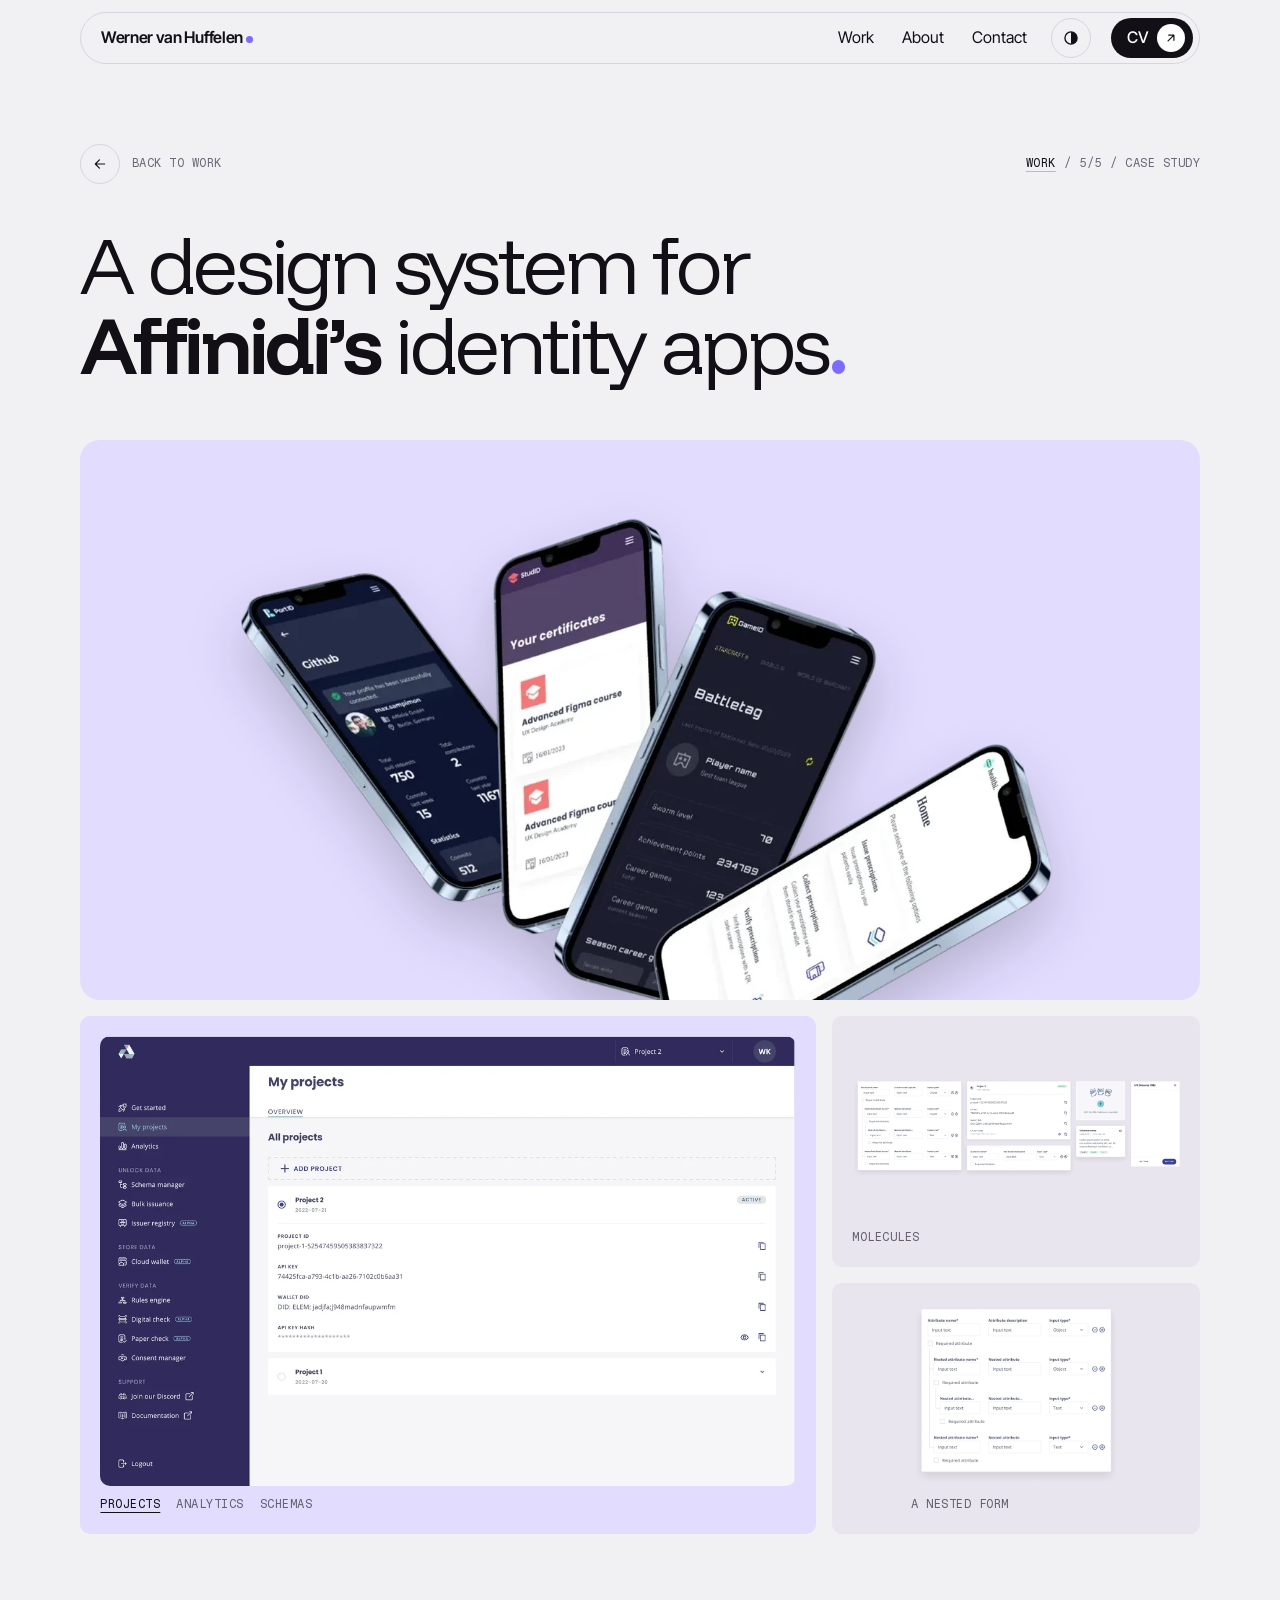
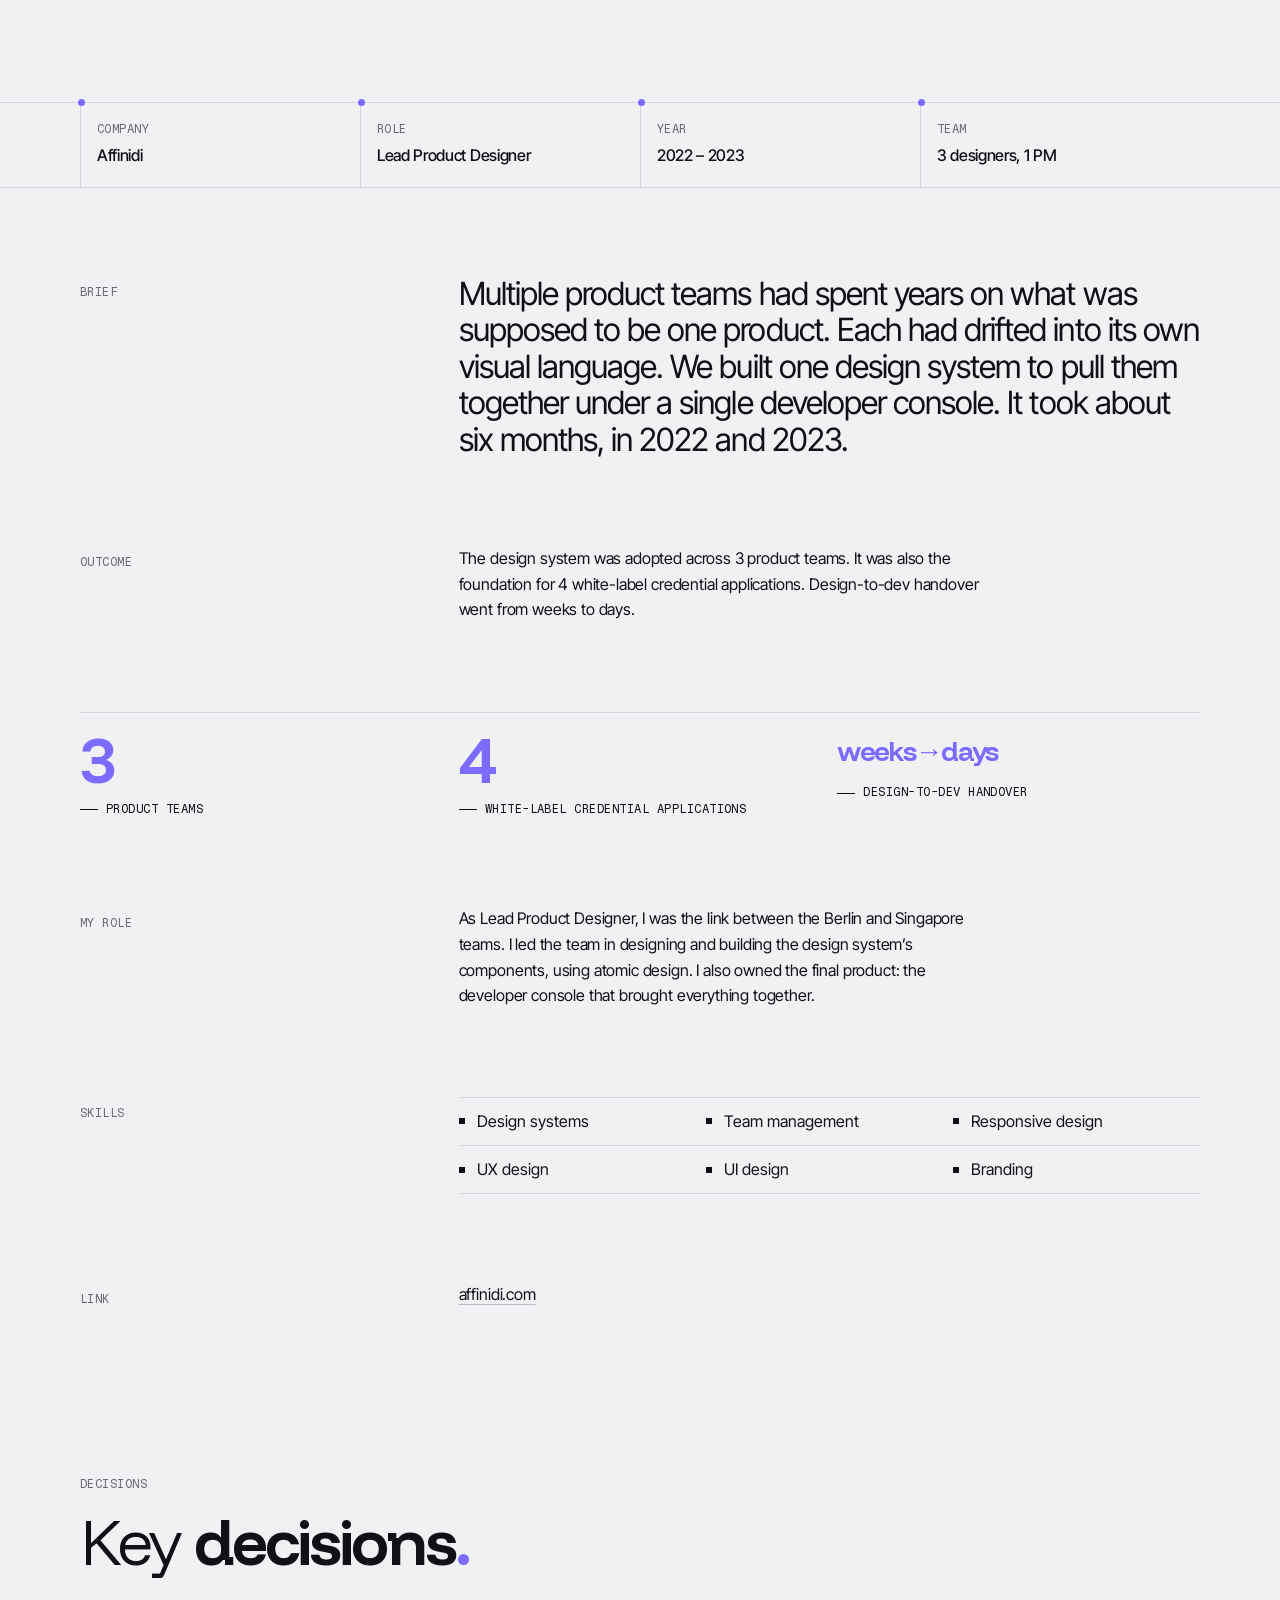
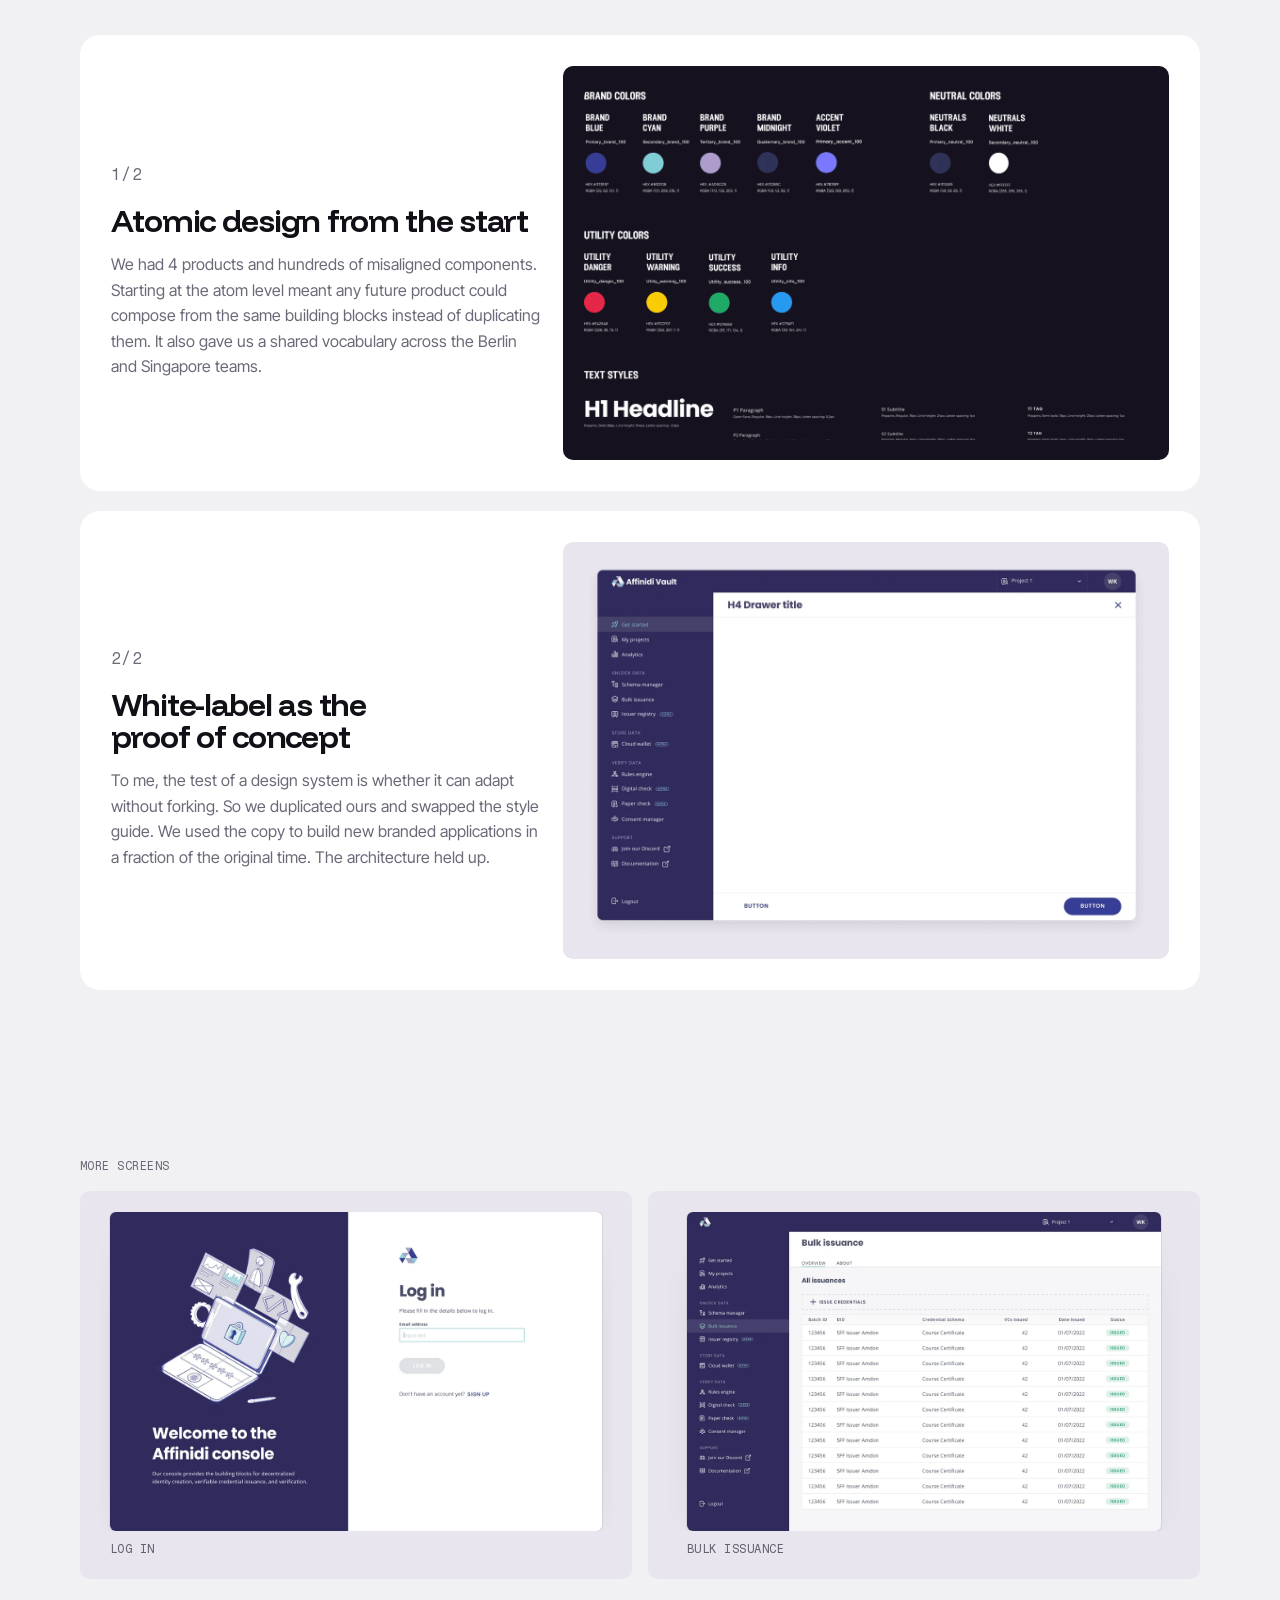
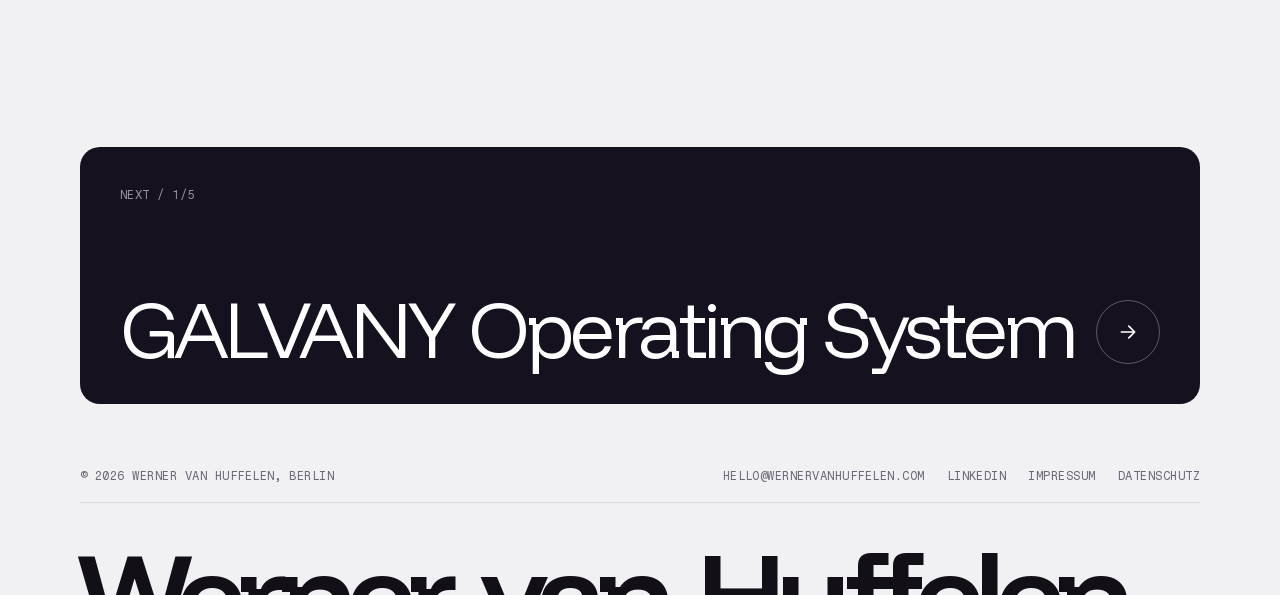
==== commit 90b11c3f: "Bandcamp's Glass Player reel recoloured to dark purple, GALVANY on grey purple, Juno reel v10, Clima" ====
--- a/affinidi.html
+++ b/affinidi.html
@@ -13,9 +13,9 @@
 <link rel="preload" href="assets/fonts/funnel-display-latin.woff2" as="font" type="font/woff2" crossorigin>   <!-- the headlines' font, from the site (css/contrast.css; 2026-11-16, was Google Fonts) -->
 <link rel="preconnect" href="https://fonts.googleapis.com"><link rel="preconnect" href="https://fonts.gstatic.com" crossorigin>
 <link rel="stylesheet" href="https://fonts.googleapis.com/css2?family=Inter+Tight:wght@300..700&display=swap">
-<link rel="stylesheet" href="css/contrast.css?v=d120">
+<link rel="stylesheet" href="css/contrast.css?v=d150">
 <script>(function(r){r.classList.add('js');try{var t=localStorage.getItem('theme');if(t==='dark'||t==='light')r.setAttribute('data-theme',t)}catch(e){}})(document.documentElement)</script>
-<script defer src="js/contrast.js?v=d120"></script>
+<script defer src="js/contrast.js?v=d150"></script>
 </head>
 <body>
 <a class="skip" href="#main">Skip to content</a>
--- a/css/contrast.css
+++ b/css/contrast.css
@@ -24,7 +24,7 @@
      modular scale"): eight roles, each a token, every fluid one rounded to the 4px or 8px grid. At 1440: 12 labels,
      16 controls, 20 text, 24 the hero's sentence, 36 the cards' titles and the timeline's names, 72 the section
      headlines (the About statement among them), 96 the hero, 140 the footer's name; a scale of about 1.15 from 20 */
-  --fs-label:12px; --fs-ui:16px; --fs-body:round(nearest,clamp(16px,1.3vw,20px),4px); --fs-lead:round(nearest,clamp(20px,1.25vw + 6px,32px),4px);
+  --fs-label:12px; --fs-ui:16px; --fs-body:round(nearest,clamp(16px,1.3vw,20px),4px); --fs-lead:round(nearest,clamp(20px,1.25vw + 6px,32px),4px); --fs-brief:round(nearest,clamp(24px,1.5vw + 12px,40px),4px); --lh-body:1.6;   /* the body text's line height: 1.6 since 2026-11-18 (Werner: "increase the line height on the body text to 1.6x"; it was 1.42 to 1.45): the bio, the skills' text, a case page's paragraphs, its decisions' text and its work-in-progress note. Not the hero's lede, the cards' line or the facts, short lines set tighter */
   --fs-card:round(down,calc((100vw - 2 * var(--m) - 2 * clamp(20px,2.4vw,36px)) * .10),4px);
   --sans:"Inter Tight","Helvetica Neue",Arial,sans-serif; --display:"Funnel Display","Helvetica Neue",Arial,sans-serif; --mono:"Fragment Mono",ui-monospace,Menlo,monospace;
   --out:cubic-bezier(.16,1,.3,1); --back:cubic-bezier(.34,1.56,.64,1);
@@ -124,8 +124,8 @@
 @media (max-width:760px){ .nav .mode{margin-left:-8px} }
 @media (max-width:374px){ .nav .mode{margin-left:-4px} }   /* 375 to 389px (2026-11-16, Werner: "fix the nav overflow at 375px"): Work and About still fit, a little closer together; the nav ran 10px wider than its pill in Saans (4px in Inter Tight) */
 /* the switch itself (js/contrast.js): the hero's wave. The new colours arrive square by square on the hero's grid,
-   from the button outwards, and a band of lit squares runs with the front and fades behind it (.tw, a canvas over the
-   page that the transition shows live). Nothing else moves on its own during it (the covers' names belong to the
+   from the button outwards, and a soft light runs with the front (.tw, a canvas over the page that the transition shows
+   live; the lit squares that faded behind it, each outlined, went on 2026-11-18: they left lines on the screen). Nothing else moves on its own during it (the covers' names belong to the
    page changes) */
 html.theming :not(.tw){view-transition-name:none !important}
 html.theming::view-transition-old(root),html.theming::view-transition-new(root){animation:none;mix-blend-mode:normal}
@@ -205,7 +205,7 @@
    column is wide enough (on a phone and in the 900 to 1099px band, where it is not, it stays one list), in two columns of three */
 .card .tags{display:grid;gap:0 clamp(16px,2vw,28px)}
 @media (max-width:519px){ .card .tags li:nth-child(n+4){display:none} }   /* 2026-11-15 (Werner: the cards too big on a phone): there, a card shows its first three tags; the case page has them all */
-@media (min-width:520px) and (max-width:899px),(min-width:1100px){ .card .tags:not(.few){grid-template-columns:minmax(0,1fr) minmax(0,1fr);grid-template-rows:repeat(3,auto);grid-auto-flow:column;column-gap:0} .card .tags:not(.few) li:nth-child(n+4){padding-left:clamp(16px,2vw,28px)} }   /* 2026-11-15 (Werner): the rules run on across the two columns; the space between them is now the second column's own */
+@media (min-width:520px) and (max-width:899px),(min-width:1100px){ .card .tags{grid-template-columns:minmax(0,1fr) minmax(0,1fr);grid-template-rows:repeat(3,auto);grid-auto-flow:column;column-gap:0} .card .tags li:nth-child(n+4){padding-left:clamp(16px,2vw,28px)} .card .tags.few{grid-template-rows:repeat(2,auto)} .card .tags.few li:nth-child(n+3){padding-left:clamp(16px,2vw,28px)} }   /* every card's tags in the same two columns since 2026-11-17 (a card with three, Bandcamp, had one column across the card, its own text edge: two and one now) */   /* 2026-11-15 (Werner): the rules run on across the two columns; the space between them is now the second column's own */
 .card .foot-row{display:flex;align-items:center;justify-content:space-between}
 .card:hover .go{background:var(--stop);border-color:var(--stop);color:var(--on-stop)}
 .panel{position:relative;display:flex;flex-direction:column;min-height:300px;padding:clamp(16px,2vw,28px);background:var(--tint,var(--mat))}
@@ -224,14 +224,15 @@
    The caps follow --zs, so a picture is as sharp zoomed as before */
 @media (min-width:1600px){ .cshot:not(.bare){--zs:1.2} }
 @media (min-width:2200px){ .cshot:not(.bare){--zs:1.12} }
-.cshot img{position:absolute;left:50%;top:50%;translate:-50% -50%;width:auto;height:auto;max-width:min(calc(100% - 2 * var(--pad)),var(--cap));max-height:min(calc(100% - 2 * var(--pad)),var(--caph));border-radius:10px;box-shadow:0 0 0 1px rgba(var(--sh),.08),0 30px 60px -30px rgba(var(--sh),.4);transform-origin:0 50%}
+.cshot img{position:absolute;left:50%;top:50%;translate:-50% -50%;width:auto;height:auto;max-width:min(calc((100% - 2 * var(--pad)) * var(--fit,1)),var(--cap));max-height:min(calc((100% - 2 * var(--pad)) * var(--fit,1)),var(--caph));border-radius:10px;box-shadow:0 0 0 1px rgba(var(--sh),.08),0 30px 60px -30px rgba(var(--sh),.4);transform-origin:0 50%}
 .cshot.bare img{border-radius:0;box-shadow:none;transform-origin:50% 50%}   /* Bandcamp's two panels grow from their middle; a screen grows from its left edge, staying centred (Werner, 2026-11-16) */
 @media (max-width:899px){ .cshot img{transform-origin:50% 50%} }   /* where the picture sits above the text, every picture grows from its middle (2026-11-16, Werner: "on breakpoints where the image on the project cards sits above the text, ... grow from the center instead of top left") */
 /* the Bandcamp card's reel (2026-11-16, Werner: "add this product reel on the bandcamp player project card instead of
    the image"): the video lies on its still, in the same box (the still's sizing, in the .cshot's own units), and shows
    once it plays; it comes in and zooms with the still, from the same point (js/contrast.js loads and plays it) */
 .cshot.reel{container-type:size}
-.cshot video{position:absolute;left:50%;top:50%;translate:-50% -50%;z-index:3;width:min(calc(100cqw - 2 * var(--pad)),var(--cap),calc((100cqh - 2 * var(--pad)) * var(--w) / var(--h)));height:auto;aspect-ratio:var(--w) / var(--h);border-radius:10px;object-fit:cover;pointer-events:none;opacity:0;transform-origin:0 50%;transition:opacity .4s var(--out),transform .4s var(--out)}
+.cshot video{position:absolute;left:50%;top:50%;translate:-50% -50%;z-index:3;width:min(calc((100cqw - 2 * var(--pad)) * var(--fit,1)),var(--cap),calc((100cqh - 2 * var(--pad)) * var(--fit,1) * var(--w) / var(--h)));height:auto;aspect-ratio:var(--w) / var(--h);border-radius:10px;object-fit:cover;pointer-events:none;opacity:0;transform-origin:0 50%;transition:opacity .4s var(--out),transform .4s var(--out)}
+.cshot.reel img{width:min(calc((100cqw - 2 * var(--pad)) * var(--fit,1)),var(--cap),calc((100cqh - 2 * var(--pad)) * var(--fit,1) * var(--w) / var(--h)));max-width:none;max-height:none}   /* a reel's still takes the video's own size, so the one fades in exactly over the other (on a phone its picture's natural width, 92vw, held it smaller than a reel drawn larger: --fit) */
 .cshot video.is-on{opacity:1}
 @media (max-width:899px){ .cshot video{transform-origin:50% 50%} }
 /* and the reel fills its panel, edge to edge on black (2026-11-16, Werner: "when you zoom in to the player it becomes full
@@ -242,15 +243,42 @@
 /* a reel on its own backdrop (2026-11-16, Werner: the GALVANY reel, "remove the background so it only sits on the card"):
    the panel takes the backdrop's colour (--sit, build.mjs), so the backdrop's edges vanish and the app's window sits on
    the card; no shadow of its own, as the window has one. Where the reel zooms in, the screen keeps its rounded corners */
-.cshot.sit{background:var(--sit)}
+.cshot.sit{background:var(--sit)}   /* --fit (build.mjs): a reel whose backdrop is wide around its window (Juno's: the window at most 86% of the frame) is drawn larger by that much, and the panel's colour takes the backdrop around it; 1 elsewhere */
 .cshot.sit img,.cshot.sit video{box-shadow:none}
+/* and it is 90% of the panel's width, centred (2026-11-18, Werner: "the video should be 90vw right side of the card", only
+   GALVANY's and Juno's, centred): the reel at its largest (GALVANY's app filling the frame where it zooms in, Juno's window
+   at its widest, the report at 25.4s, through --fit) spans 90% of the panel, 5% clear on each side, in place of the panel's
+   padding (20 to 56px a side, 84 to 88% of the panel). At rest GALVANY's window is 77% of the panel, Juno's 81%. Height:
+   at most 90% of the panel's. Sharpness: at most 0.9 CSS px per pixel of the video, Bandcamp's limit since 2026-11-18 (the
+   reels do not zoom on hover, so --zs has no say here); that holds it below 90% only on panels over ~1900px wide */
+.cshot.sit.reel video,.cshot.sit.reel img{width:min(90cqw * var(--fit,1),90cqh * var(--fit,1) * var(--w) / var(--h),var(--w) * .9px)}
+.cshot video[data-bar]{clip-path:inset(calc(var(--ct,0) * 100%) 0 0 round 10px)}   /* the top cut off by --ct (js, data-bar: GALVANY's title bar where the reel fills the frame), and only the top: the box's top edge comes down, nothing is zoomed (2026-11-17, Werner: "can you only crop off the top part instead of zooming in, as it cuts off other parts as well") */
+.cshot.sit.reel:has(video.is-on) img{visibility:hidden;transition:visibility 0s .45s}   /* its still goes once the video is in (after its .4s fade), so nothing of it shows above a cut top (GALVANY's), nor through a soft edge (Juno's and Bandcamp's, .feather: Bandcamp's still, the page's window, showed its foot as a faint line under the mini player, 2026-11-18); it is back at once when the video goes */
+/* and its edges fade into the panel (--feather, build.mjs; Juno's): a browser draws a video's colours its own way (Juno's
+   lavender came out #e1dcff in Chrome's canvas, #e5e0ff headless, #e6dfff on the screen), so a panel of one colour can
+   leave a faint rectangle where the video ends; a soft edge leaves none. The window stays clear of the fade (it fills
+   at most 85% of the frame across, 85% down) */
+.cshot.feather img,.cshot.feather video{-webkit-mask-image:linear-gradient(to right,transparent,#000 6%,#000 94%,transparent),linear-gradient(to bottom,transparent,#000 7%,#000 93%,transparent);-webkit-mask-composite:source-in;mask-image:linear-gradient(to right,transparent,#000 6%,#000 94%,transparent),linear-gradient(to bottom,transparent,#000 7%,#000 93%,transparent);mask-composite:intersect}
 .cshot.fill img,.cshot.fill video{inset:0;margin:0;translate:none;width:100%;height:100%;max-width:none;max-height:none;aspect-ratio:auto;object-fit:cover;border-radius:0;box-shadow:none;transform-origin:50% 50%}
+.cshot.fill.contain video{object-fit:contain;background:#000;scale:var(--cover,1);translate:0 0;transition:opacity .4s var(--out),transform .4s var(--out),scale .8s cubic-bezier(.65,0,.35,1),translate .8s cubic-bezier(.65,0,.35,1)}
+/* and the frame's edges fade into the panel's black (2026-11-18): now that the close-up no longer fills the panel's height,
+   the frame's top and bottom are in view, and the Bandcamp page beside the player (its left quarter) would end there in a
+   hard line. The fade is 7% of the frame's height, on the frame as drawn inside the box (contain: --fw by --fh, centred),
+   so it scales with it, the still's as well */
+.cshot.fill.contain video,.cshot.fill.contain.sized img{--fw:min(100cqw,100cqh * var(--w) / var(--h));--fh:calc(var(--fw) * var(--h) / var(--w));--fx:calc((100cqw - var(--fw)) / 2);--fy:calc((100cqh - var(--fh)) / 2);--fe:calc(var(--fh) * .07);
+  -webkit-mask-image:linear-gradient(to bottom,transparent var(--fy),#000 calc(var(--fy) + var(--fe)),#000 calc(100cqh - var(--fy) - var(--fe)),transparent calc(100cqh - var(--fy))),linear-gradient(to right,transparent var(--fx),#000 calc(var(--fx) + var(--fe)),#000 calc(100cqw - var(--fx) - var(--fe)),transparent calc(100cqw - var(--fx)));
+  -webkit-mask-composite:source-in;
+  mask-image:linear-gradient(to bottom,transparent var(--fy),#000 calc(var(--fy) + var(--fe)),#000 calc(100cqh - var(--fy) - var(--fe)),transparent calc(100cqh - var(--fy))),linear-gradient(to right,transparent var(--fx),#000 calc(var(--fx) + var(--fe)),#000 calc(100cqw - var(--fx) - var(--fe)),transparent calc(100cqw - var(--fx)));
+  mask-composite:intersect}
+.cshot.fill.contain.sized img{object-fit:contain;scale:var(--cover,1)}   /* its still at the close-up's size (js: --cover, 85% of the fill since 2026-11-18), so the reel fades in over it without a jump; without the script (reduced motion) it fills the panel as before */
+.cshot.fill.contain video.is-wide{scale:var(--ws,1);translate:calc((1 - var(--ws,1)) * 50% + var(--wx,0%)) 0}   /* grown less, its right edge on the panel's: the left margin goes (2026-11-17, Werner: "the screen can be cut off on the left side (the margins) so we can zoom out a bit less"; --ws, js) */
+.cshot.fill.contain video.snap{transition:opacity .4s var(--out),transform .4s var(--out)}   /* (its black background fills the bands above and below the whole frame, where the still behind it showed through) Bandcamp's (2026-11-17, Werner: "only zoom out when the player is out of view, keep the zoomed in version of the player as is"): the whole reel, grown by --cover to fill the panel as before (its still is that close-up, cut the same way), and back to the whole frame on the panel's black, which is the reel's own, while the reel shows the whole page with the player at its edge (data-wide, js); the change takes 0.8s, in step with the reel's own camera moves */
 /* only the picture takes the pointer, above the card's link layer (h3 a::after) */
 .cshot{pointer-events:none} .cshot img{z-index:2;pointer-events:auto}
 @media (prefers-reduced-motion:no-preference){
   .js .cshot img{transition:opacity .4s var(--out),transform .4s var(--out)}
   .js .cshot:not(.in) img{opacity:0;transform:translateY(24px)} .js .cshot:not(.in) video{transform:translateY(24px)}
-  @media (hover:hover) and (pointer:fine){ .cshot.in img:hover,.cshot.in img:hover + video{transform:scale(var(--zs))} }
+  @media (hover:hover) and (pointer:fine){ .cshot.in:not(.reel) img:hover{transform:scale(var(--zs))} }   /* a reel does not zoom (2026-11-17, Werner: "can we remove the zoom on hover functionality on the reels"): it moves already */
 }
 /* 2026-11-14: a card's picture sits on its flat ground. It had the page's grid behind it for a while (Werner, then: "add
    the grid behind the images on the case study cards"), and he took it out again. The tints (.lav, .mat, .night) stay */
@@ -376,7 +404,7 @@
    them show you what to build next."). The shares were measured: 7.75% and 5% are the largest that keep three and two */
 [data-fill] .w{color:var(--faint);transition:color .2s}
 [data-fill] .w.on{color:var(--ink)}
-.bio{margin-top:round(nearest,clamp(8px,1vw,24px),8px);font-size:var(--fs-body);line-height:1.42;text-wrap:pretty}   /* below 900px: the whole width, a size up from the desktop's (the desktop rule below sets its own size and width) */
+.bio{margin-top:round(nearest,clamp(8px,1vw,24px),8px);font-size:var(--fs-body);line-height:var(--lh-body);text-wrap:pretty}   /* below 900px: the whole width, a size up from the desktop's (the desktop rule below sets its own size and width) */
 .facts{margin-top:10px}
 .facts>div{display:flex;justify-content:space-between;align-items:baseline;gap:16px;padding-block:10px;border-top:1px solid var(--line)}
 .facts>div:last-child{border-bottom:1px solid var(--line)}
@@ -397,10 +425,10 @@
    height evenly, so they sit on the grid's lines where the height is a multiple of four squares (or each fact is a
    whole number of them) and in between the lines otherwise. */
 @media (min-width:900px){
-  .about{--ag:round(nearest,clamp(24px,4vw,64px),8px);grid-template-columns:3fr 4fr 3fr;grid-template-rows:auto 1fr auto;column-gap:var(--ag);row-gap:0}   /* the statement's row is the flexible one: whatever the portrait's square asks for beyond the bio's row goes there, so the bio's row stays whole squares */
+  .about{--ag:round(nearest,clamp(24px,4vw,64px),8px);grid-template-columns:repeat(12,minmax(0,1fr));grid-template-rows:auto 1fr auto;column-gap:var(--g);row-gap:0}   /* the statement's row is the flexible one: whatever the portrait's square asks for beyond the bio's row goes there, so the bio's row stays whole squares */
   .about>h2{margin-bottom:16px}
-  .about>.portrait{grid-column:1;grid-row:2 / span 2;width:auto}
-  .about>.say{grid-column:2 / span 2;grid-row:2;align-self:end;margin:0;padding-bottom:var(--c);font-size:var(--h2)}   /* 2026-11-15 (Werner): the statement runs over the bio's column and the facts'; first set large on three lines, then ("change the about headline to 2 lines, and reduce the font size to fill out 2 lines") on two balanced lines, the size at which they fill the two columns (the text is about 33 times the font size wide) */
+  .about>.portrait{grid-column:1 / span 3;grid-row:2 / span 2;width:auto}
+  .about>.say{grid-column:4 / -1;grid-row:2;align-self:end;margin:0;padding-bottom:var(--c);font-size:var(--h2)}   /* 2026-11-15 (Werner): the statement runs over the bio's column and the facts'; first set large on three lines, then ("change the about headline to 2 lines, and reduce the font size to fill out 2 lines") on two balanced lines, the size at which they fill the two columns (the text is about 33 times the font size wide) */
   .about>.bio{grid-column:2;grid-row:3;margin:0;font-size:var(--fs-body);display:block;min-height:calc(var(--n,5) * var(--c));padding-block:round(nearest,calc(var(--c) * .28),4px);border-block:1px solid var(--line)}
   .about>.facts{grid-column:3;grid-row:3;margin:0;display:grid;grid-auto-rows:minmax(var(--c),1fr)}   /* as tall as the bio's box (the row), so their rules meet at the top as well as at the foot; each fact at least a square. Five since 2026-11-15 (Leading design): on a laptop the bio's box is five squares, so each fact is one */
   .facts>div{align-items:center;padding-block:0}
@@ -409,16 +437,28 @@
   .about>.bio{margin-right:calc(-1 * var(--ag));padding-right:var(--ag)}
   /* 2026-11-15 (Werner: "swap the 2 columns to see how that looks"), a trial: the facts beside the portrait, the bio at
      the right, each column keeping its width (3 : 3 : 4); the bio's box now reaches over the gap to its left */
-  .about{grid-template-columns:3fr 3fr 4fr}
-  .about>.facts{grid-column:2}
-  .about>.bio{grid-column:3;margin-right:0;padding-right:0;margin-left:calc(-1 * var(--ag));padding-left:var(--ag)}
-}
-/* a narrower facts column (under about 250px: below 1000px): the label above its value, which then has the whole column */
-@media (min-width:900px) and (max-width:999px){
-  .about>.facts{grid-auto-rows:minmax(calc(var(--c) * 2),1fr)}
-  .facts>div{flex-direction:column;justify-content:center;gap:2px;align-items:flex-start}
-  .facts dd{text-align:left}
-}
+  /* 2026-11-17 (Werner, from Juno's brief: "reduce distinct left text edges in the main column to 4 or fewer by
+     auditing container/indent values and consolidating to a shared set"): About on the page's 12 columns, as the
+     timeline is. Portrait 1 to 3, facts 4 to 6, bio 7 to 12, the statement over 4 to 12, so its text starts on the
+     timeline's own edges (columns 1, 4, 7 and 10). The facts now reach over the gutter to the bio (it was the other
+     way round), so the bio's box starts on column 7 and the rules still run on as one line; the bio has 6 columns,
+     about 63 characters a line. It was 3 : 3 : 4 with its own gap.
+     2026-11-18 (Werner: "make sure the column with my details and the column with the body text on my about section are
+     equally wide"): the two share the statement's columns, 4 to 12, half each, a gutter between their texts. Nine
+     columns don't halve on the grid, so the bio's text now starts mid column 8 rather than on column 7: each column is
+     (span - gutter) / 2 wide, the facts' box reaching over the gutter to the bio's, so the rules still run on as one line.
+     2026-11-18, later (Werner, of the facts' values and the bio's text: "the spacing here is too small, make it min 40px"):
+     the space between their texts is --fg, 40px, not the page's 16px gutter; each column is still (span - space) / 2.
+     2026-11-18, later still (Werner, of the rules: "make sure these lines end at the text and leave the gap between"):
+     the facts' box no longer reaches over the space, so its rules end at the values' right edge and the bio's start at
+     its text, the 40px between them left empty (the rules no longer run on as one line) */
+  .about{--fg:40px}
+  .about>.facts{grid-column:4 / -1;justify-self:start;width:calc(50% - var(--fg) / 2);margin:0}
+  .about>.bio{grid-column:4 / -1;justify-self:end;width:calc(50% - var(--fg) / 2);margin:0;padding-inline:0}
+}
+/* a narrower facts column put the label above its value (below 1000px at first, below 1280px from 2026-11-17, when the
+   facts had 3 of the 12 columns: under about 270px, "The Netherlands" wrapped beside its label). Gone 2026-11-18: with
+   half of columns 4 to 12 the facts are 313px wide at 900, so label and value sit side by side at every desktop width */
 
 /* ── clients: a light purple strip of logos on the grid ───────────────────
    2026-11-14 (Werner: "just a simple strip, keep the rectangle pattern behind it"; it was a tall panel with a
@@ -486,7 +526,7 @@
 .js .svc .more>.in{visibility:hidden;transition:visibility 0s .3s}
 .js .svc>li.is-open .more>.in{visibility:visible;transition-delay:0s}
 .svc .body{display:grid;gap:clamp(20px,2.2vw,30px) var(--g);padding-block:6px clamp(26px,3vw,44px);color:var(--ink)}
-.svc .txt{display:grid;gap:.8em;font-size:var(--fs-body);line-height:1.42;max-width:33em;text-wrap:pretty}
+.svc .txt{display:grid;gap:.8em;font-size:var(--fs-body);line-height:var(--lh-body);max-width:33em;text-wrap:pretty}
 .svc .txt p+p{color:var(--grey)}
 /* 2026-11-14 (Werner): the list in two rows of three (on a phone three rows of two), the text under it. build.mjs
    fills the list up to six, so every row's rule runs the whole width; an empty cell has no square */
@@ -647,9 +687,16 @@
 @media (min-width:761px){ .cells{grid-template-columns:none;grid-auto-flow:column;grid-auto-columns:minmax(0,1fr)} .cells>div:first-child{padding-left:16px;border-left:1px solid var(--line)} }   /* the first fact gets its rule too, on its pin, like the others (2026-11-16, Werner: "make sure there is also a vertical divider before the company (like role and year)") */   /* one equal column per fact, so they spread over the whole width (2026-11-15, Werner: "spread these evenly on the width of the page, for all these strips, except mobile"); it was four columns, which left a quarter empty where a case has three facts */
 .told{row-gap:8px;padding-top:round(nearest,clamp(56px,7vw,112px),8px)}
 .told>*{grid-column:1 / -1}
-.told p{font-size:var(--fs-lead);line-height:1.14;letter-spacing:-.03em;max-width:25em;text-wrap:pretty}
-.told.brief p{font-size:var(--fs-card)}   /* the brief keeps the large size; My role, Process, Built with and the link a step down (2026-11-17, Werner: "on the case study pages reduce the text size on the other paragraph texts other than the brief"): 24px at 1440, 20 on a phone, 32 from about 1900 */
-.told p+p{margin-top:.55em}                                               /* a second paragraph (GALVANY's brief, 2026-11-15) */
+/* a case page's text (2026-11-18, Werner: "reduce the size of the text on the project pages, make the brief text max 40px
+   (min 24px) and the other text max 20px (and min 16px)"). The brief 24 to 40px (--fs-brief: 24 to about 1000px wide, 32
+   at 1440, 40 from about 1900), and the decisions' titles with it, as they had the brief's size; Process, Outcome, My
+   role, Built with and the link are body text, 16 to 20px (--fs-body, 20 from about 1400), set as the site's other body
+   text is (the bio, the skills), with its line height. It was the brief at the cards' title size (36 at 1440, 48 at 1920)
+   and the rest at --fs-lead (24 at 1440, 32 at 1920, since 2026-11-17) */
+.told p{font-size:var(--fs-body);line-height:var(--lh-body);letter-spacing:-.01em;max-width:33em;text-wrap:pretty}
+.told.brief p{font-size:var(--fs-brief);line-height:1.14;letter-spacing:-.03em;max-width:25em}
+.told p+p{margin-top:.8em}
+.told.brief p+p{margin-top:.55em}                                         /* a second paragraph (GALVANY's brief, 2026-11-15) */
 @media (min-width:600px){ .told>.lab{grid-column:1 / span 4;padding-top:.7em;align-self:start} .told>p,.told>.con,.told>.ctags{grid-column:5 / span 8} }   /* the label beside its text from a tablet up (2026-11-15, Werner: "on the tablet breakpoint the title and body text should be two columns like on the desktop"); it began at 900px */
 /* a case page's skills (2026-11-15, Werner: "add the tags on the case study pages"): the card's tags, in two columns (three
    from 900px), the rules running on across them as on the cards */
@@ -662,19 +709,19 @@
 .stat span{display:flex;gap:8px;margin-top:12px;color:var(--ink)} .stat span::before{content:"";width:18px;height:1px;background:var(--ink);margin-top:.7em}
 .decs{display:grid;gap:20px}
 .dec{display:grid;gap:20px;padding:clamp(20px,2.4vw,36px);background:var(--card);border-radius:var(--r)}
-.dec h3{font-size:var(--h3);font-weight:640;letter-spacing:-.04em;line-height:1;margin-top:16px;text-wrap:balance}
-.dec p{font-size:var(--fs-body);color:var(--grey);max-width:30em;margin-top:16px;text-wrap:pretty}
+.dec h3{font-size:var(--fs-brief);font-weight:640;letter-spacing:-.04em;line-height:1;margin-top:16px;text-wrap:balance}
+.dec p{font-size:var(--fs-body);line-height:var(--lh-body);color:var(--grey);max-width:30em;margin-top:16px;text-wrap:pretty}
 .dec .shot .cap{display:none}
 @media (min-width:900px){ .dec{grid-template-columns:5fr 7fr;align-items:center} }
 .gal{display:grid;gap:var(--g)}
 @media (min-width:761px){ .gal{grid-template-columns:repeat(12,minmax(0,1fr))} .gal>*{grid-column:span 6} .gal>.tall{grid-column:span 4} .gal>.wide{grid-column:span 8} .gal>.strip{grid-column:span 12} }
 .gal .tall .mat{aspect-ratio:4 / 5} .gal .strip .mat{aspect-ratio:32 / 7} .gal .mat{aspect-ratio:16 / 10}
-.fine{margin-top:20px;color:var(--grey);font-size:var(--fs-ui);max-width:44em}
+.fine{margin-top:20px;color:var(--grey);font-size:var(--fs-ui);line-height:var(--lh-body);max-width:44em}
 /* a case's note under its title (2026-11-16, GALVANY's "work in progress"): the rows' own layout, the label beside the
    text from a tablet up, on its first line; quieter than the brief, read before the screens. Spacing on the 8px grid */
 .cwip{row-gap:8px;align-items:baseline;padding-top:clamp(56px,7vw,112px)}   /* between the project's details and the brief since 2026-11-16, at the rows' own spacing */
 .cwip>*{grid-column:1 / -1}
-.cwip>p:not(.lab){font-size:var(--fs-body);line-height:1.45;color:var(--grey);max-width:40em;text-wrap:pretty}
+.cwip>p:not(.lab){font-size:var(--fs-body);line-height:var(--lh-body);color:var(--grey);max-width:40em;text-wrap:pretty}
 @media (min-width:600px){ .cwip>.lab{grid-column:1 / span 4} .cwip>p:not(.lab){grid-column:5 / span 8} }
 .nextp{position:relative;display:grid;gap:round(nearest,clamp(40px,7vw,120px),8px);margin:var(--sec) var(--m) 0;padding:round(nearest,clamp(22px,3.2vw,48px),8px);border-radius:var(--r);background:var(--night);color:#fff;transition:background .2s var(--out)}
 .nextp:hover{background:#1f1a2e}
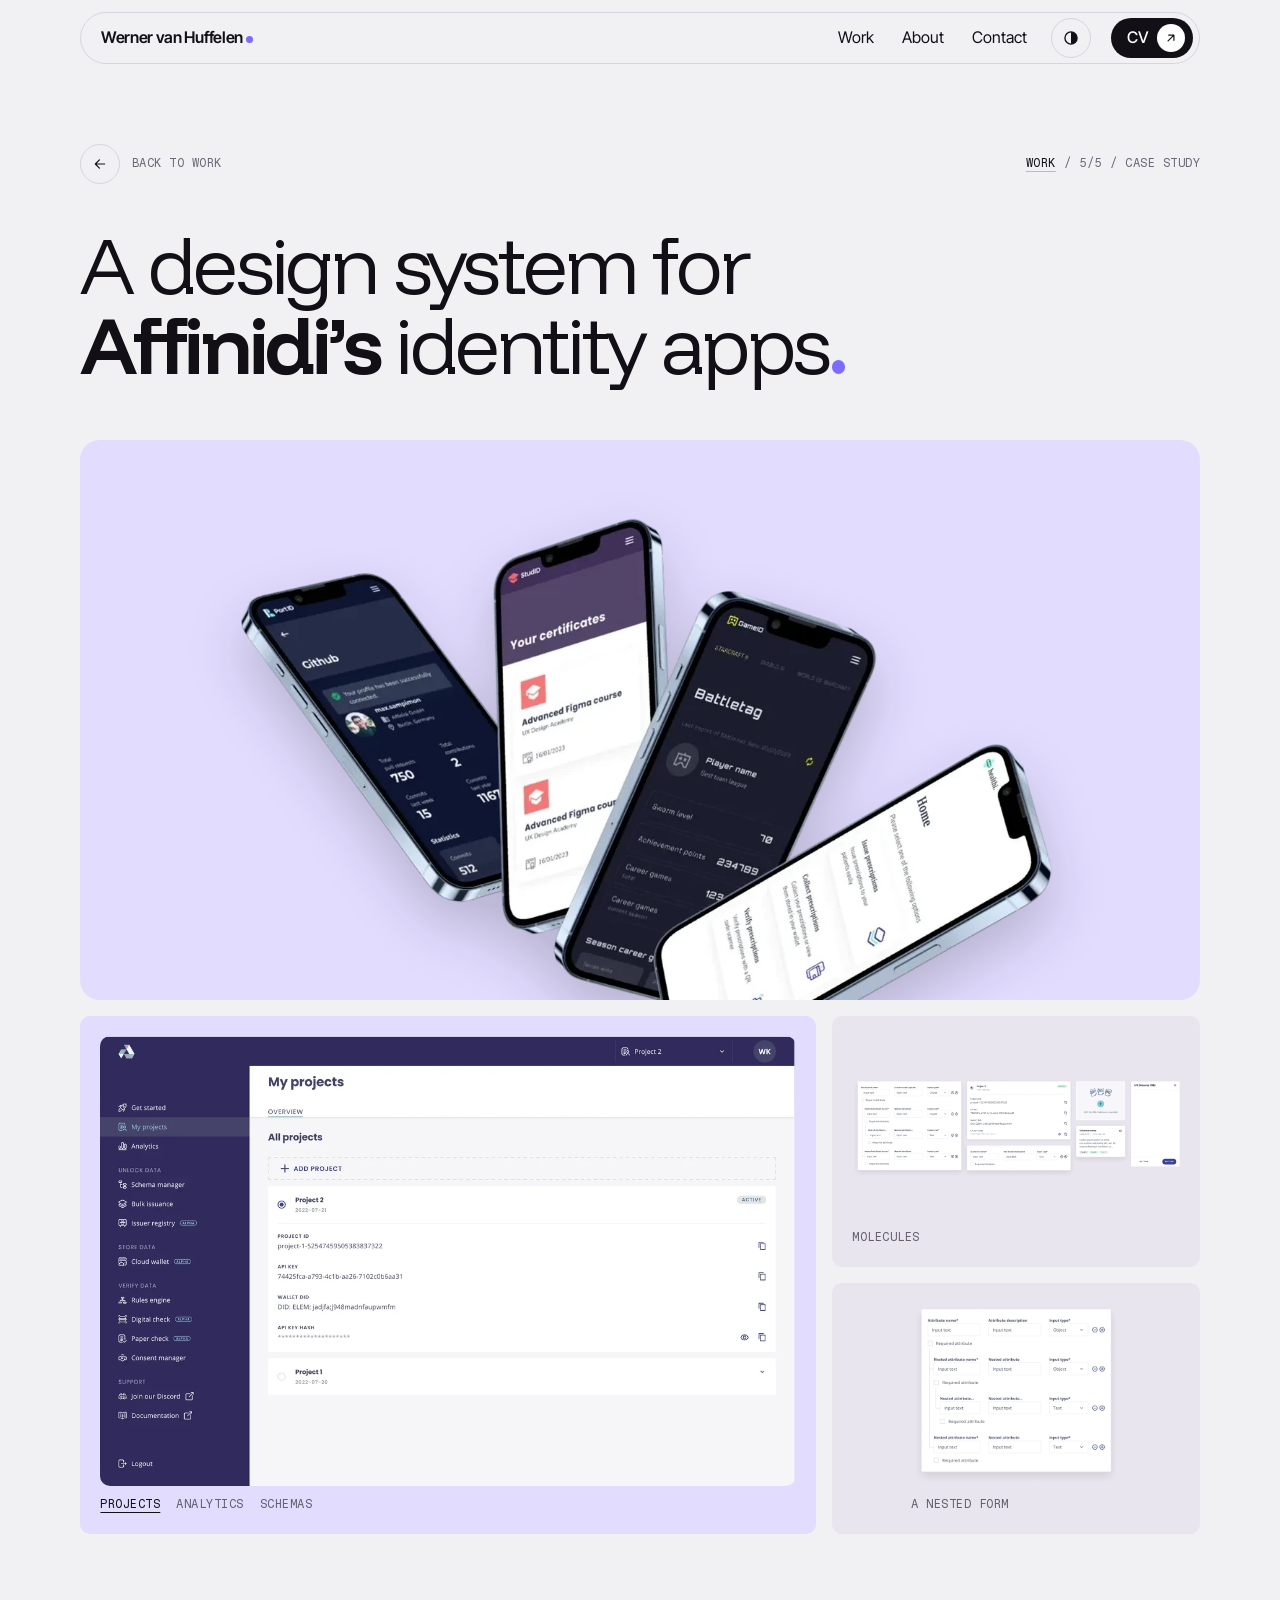
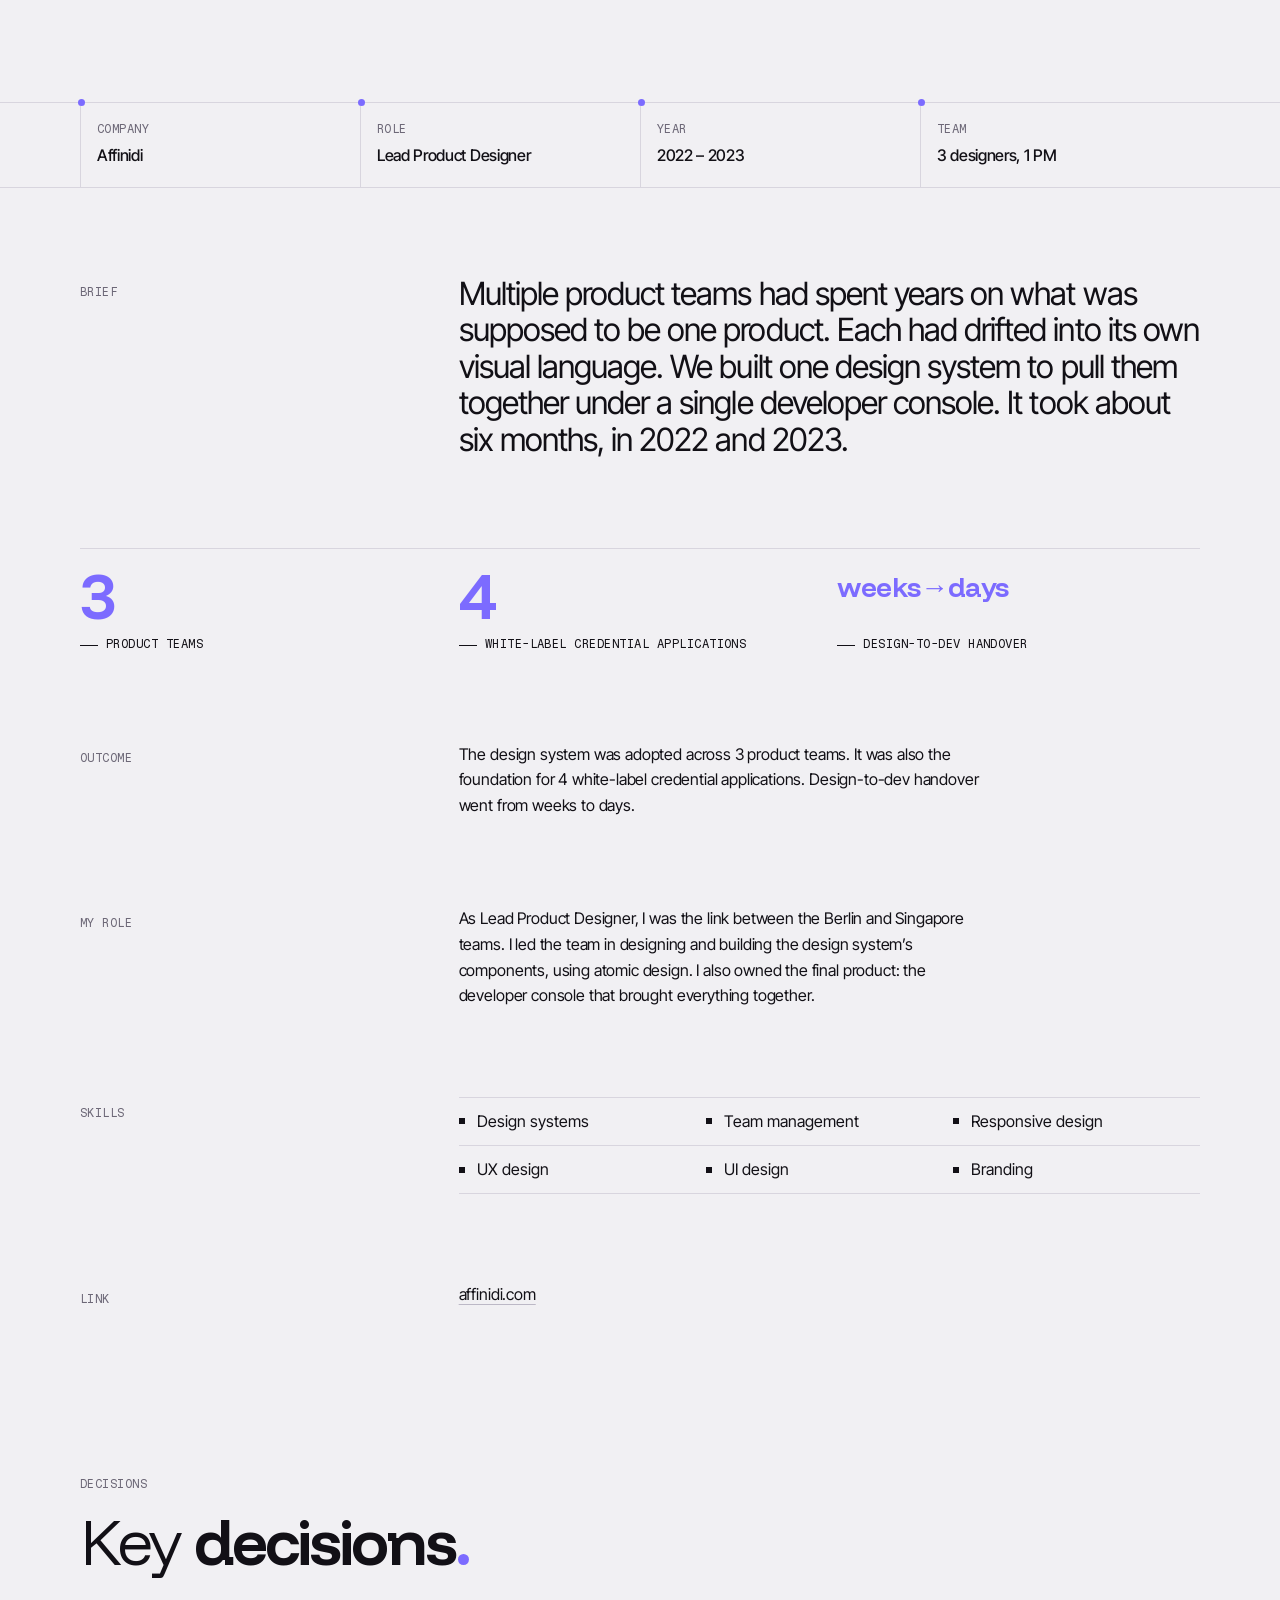
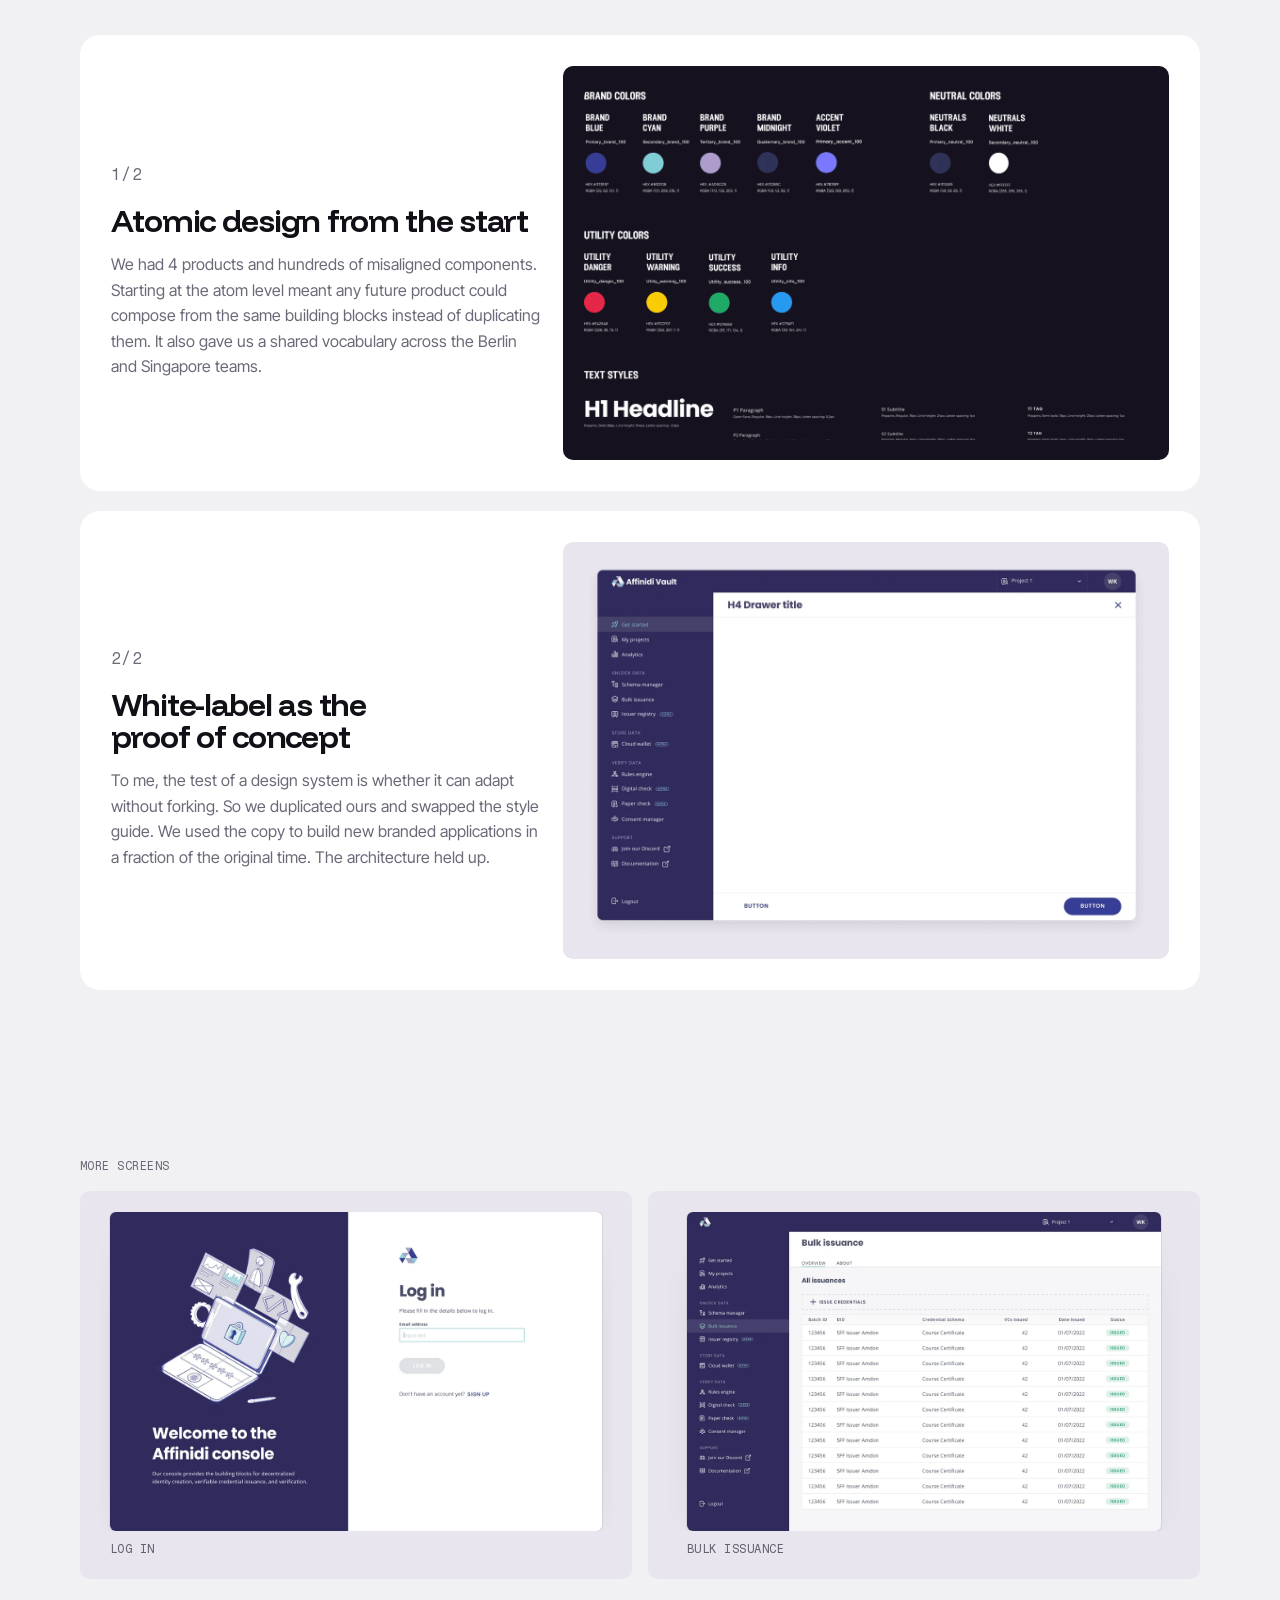
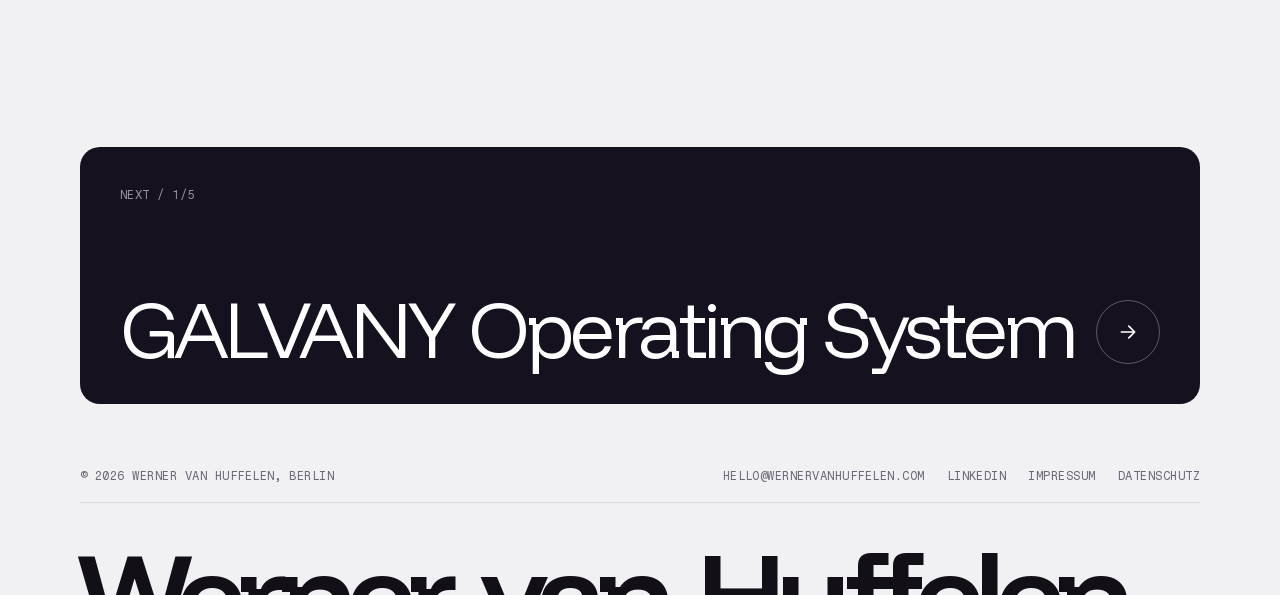
==== commit faf337dc: "GALVANY case rewritten: the problem, two rounds of research, measured outcome, four stats, three dec" ====
--- a/affinidi.html
+++ b/affinidi.html
@@ -13,9 +13,9 @@
 <link rel="preload" href="assets/fonts/funnel-display-latin.woff2" as="font" type="font/woff2" crossorigin>   <!-- the headlines' font, from the site (css/contrast.css; 2026-11-16, was Google Fonts) -->
 <link rel="preconnect" href="https://fonts.googleapis.com"><link rel="preconnect" href="https://fonts.gstatic.com" crossorigin>
 <link rel="stylesheet" href="https://fonts.googleapis.com/css2?family=Inter+Tight:wght@300..700&display=swap">
-<link rel="stylesheet" href="css/contrast.css?v=d150">
+<link rel="stylesheet" href="css/contrast.css?v=d151">
 <script>(function(r){r.classList.add('js');try{var t=localStorage.getItem('theme');if(t==='dark'||t==='light')r.setAttribute('data-theme',t)}catch(e){}})(document.documentElement)</script>
-<script defer src="js/contrast.js?v=d150"></script>
+<script defer src="js/contrast.js?v=d151"></script>
 </head>
 <body>
 <a class="skip" href="#main">Skip to content</a>
@@ -44,8 +44,9 @@
 
 
 <section class="told grid brief" style="padding-inline:var(--m)"><h2 class="lab mono">Brief</h2><p data-in>Multiple product teams had spent years on what was supposed to be one product. Each had drifted into its own visual language. We built one design system to pull them together under a single developer console. It took about six months, in 2022 and 2023.</p></section>
+<div class="stats" style="margin-inline:var(--m)"><div class="stat" data-in><b data-count="3">3</b><span class="mono">Product teams</span></div><div class="stat" data-in><b data-count="4">4</b><span class="mono">White-label credential applications</span></div><div class="stat" data-in><b class="sm">weeks→days</b><span class="mono">Design-to-dev handover</span></div></div>
+
 <section class="told grid" style="padding-inline:var(--m)"><h2 class="lab mono">Outcome</h2><p data-in>The design system was adopted across 3 product teams. It was also the foundation for 4 white-label credential applications. Design-to-dev handover went from weeks to days.</p></section>
-<div class="stats" style="margin-inline:var(--m)"><div class="stat" data-in><b data-count="3">3</b><span class="mono">Product teams</span></div><div class="stat" data-in><b data-count="4">4</b><span class="mono">White-label credential applications</span></div><div class="stat" data-in><b class="sm">weeks→days</b><span class="mono">Design-to-dev handover</span></div></div>
 <section class="told grid" style="padding-inline:var(--m)"><h2 class="lab mono">My role</h2><p data-in>As Lead Product Designer, I was the link between the Berlin and Singapore teams. I led the team in designing and building the design system’s components, using atomic design. I also owned the final product: the developer console that brought everything together.</p></section>
 <section class="told grid" style="padding-inline:var(--m)"><h2 class="lab mono">Skills</h2><ul class="tags ctags" data-in><li>Design systems</li><li>Team management</li><li>Responsive design</li><li>UX design</li><li>UI design</li><li>Branding</li></ul></section>
 
@@ -64,6 +65,7 @@
     </article>
   </div>
 </section>
+
 
 <section class="sec" aria-label="More screens">
   <div class="mono" style="margin-bottom:16px" data-in>More screens</div>
--- a/css/contrast.css
+++ b/css/contrast.css
@@ -704,8 +704,9 @@
 .ctags li{min-width:0;padding-right:12px;font-size:var(--fs-ui)}
 @media (min-width:900px){ .told>.lab{align-self:start} .ctags{grid-template-columns:repeat(3,minmax(0,1fr))} }
 .stats{display:grid;grid-template-columns:repeat(auto-fit,minmax(200px,1fr));gap:28px var(--g);margin-top:clamp(56px,7vw,112px);padding-top:18px;border-top:1px solid var(--line)}
+.stat{display:flex;flex-direction:column} .stat b{flex:1 0 auto}   /* labels line up when one value takes two lines (GALVANY, 2026-11-25) */
 .stat b{display:block;font-size:var(--h2);font-weight:640;letter-spacing:-.06em;line-height:.9;color:var(--stop);font-variant-numeric:tabular-nums}
-.stat b.sm{font-size:var(--fs-card);line-height:1.46}
+.stat b.sm{font-size:var(--fs-card);line-height:1.46;letter-spacing:-.02em}   /* 2026-11-25 (Werner: the long GALVANY stats read cramped at -.06em) */
 .stat span{display:flex;gap:8px;margin-top:12px;color:var(--ink)} .stat span::before{content:"";width:18px;height:1px;background:var(--ink);margin-top:.7em}
 .decs{display:grid;gap:20px}
 .dec{display:grid;gap:20px;padding:clamp(20px,2.4vw,36px);background:var(--card);border-radius:var(--r)}
